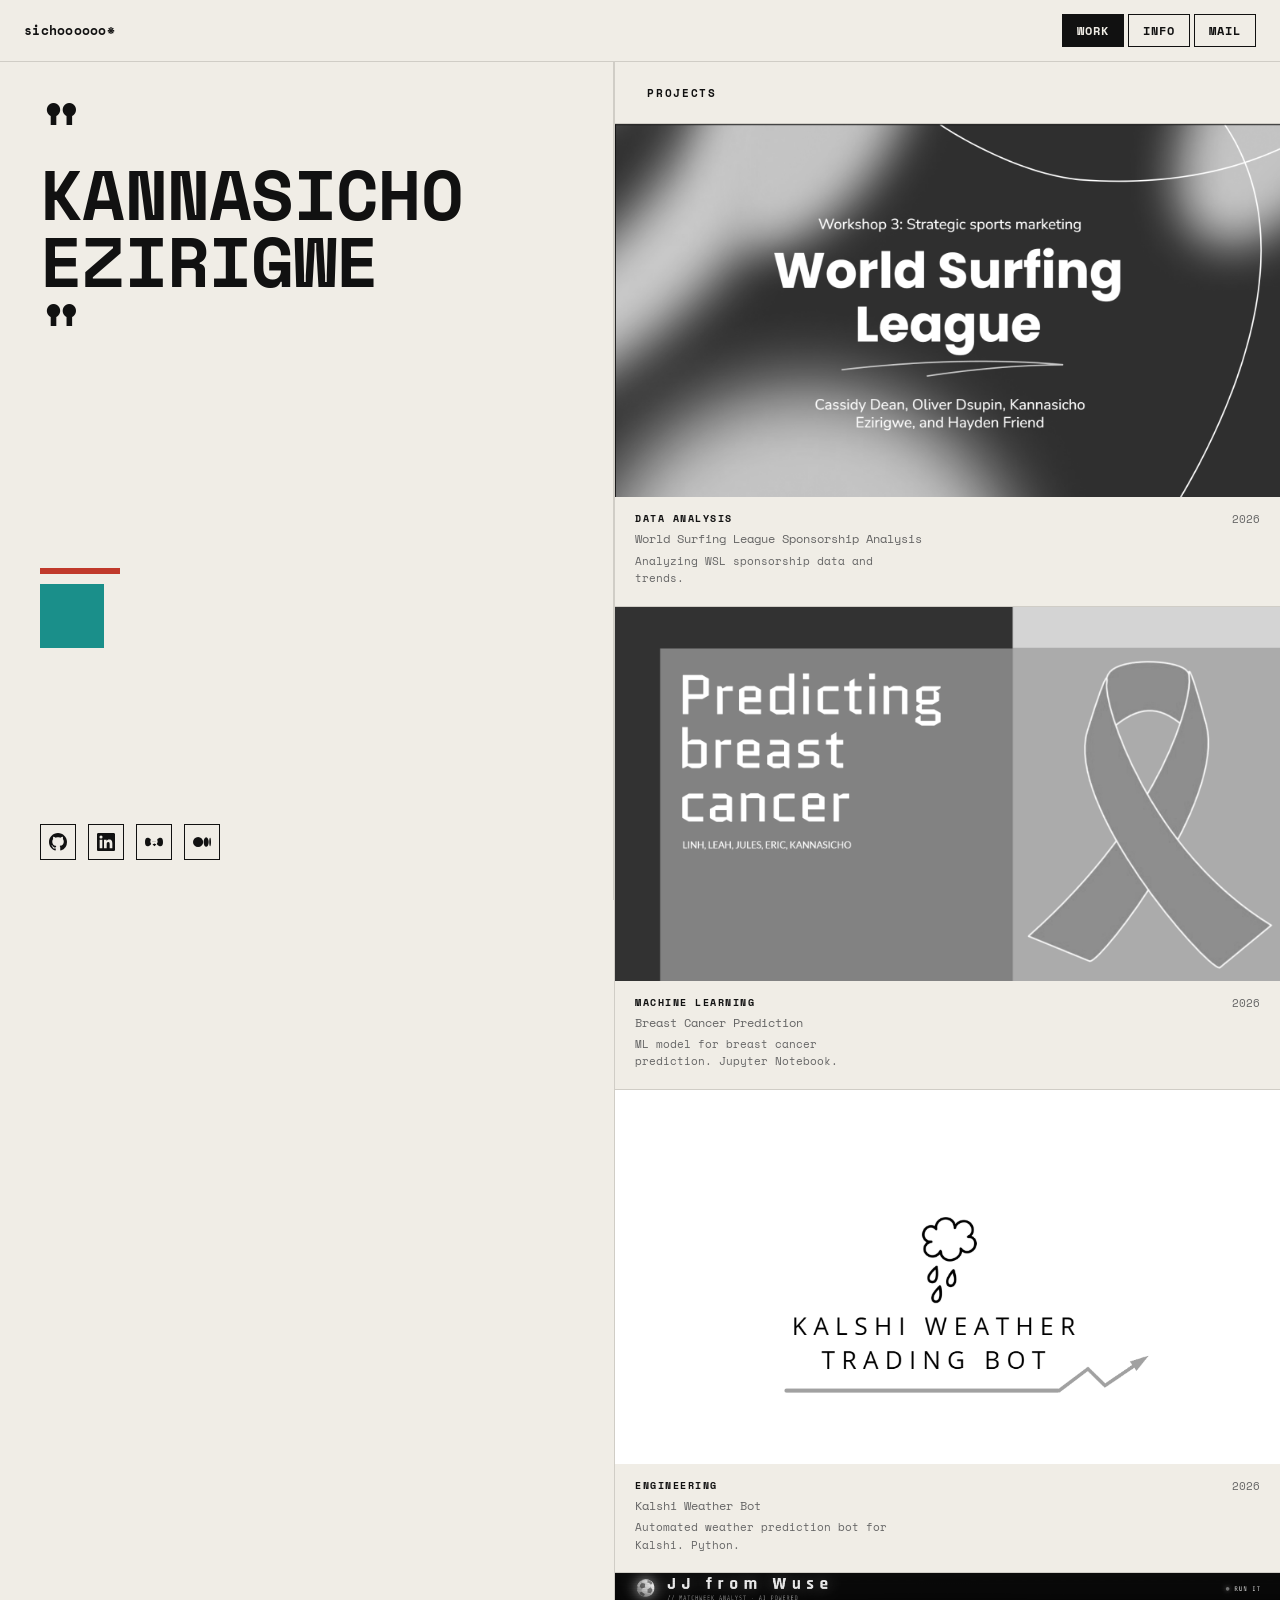
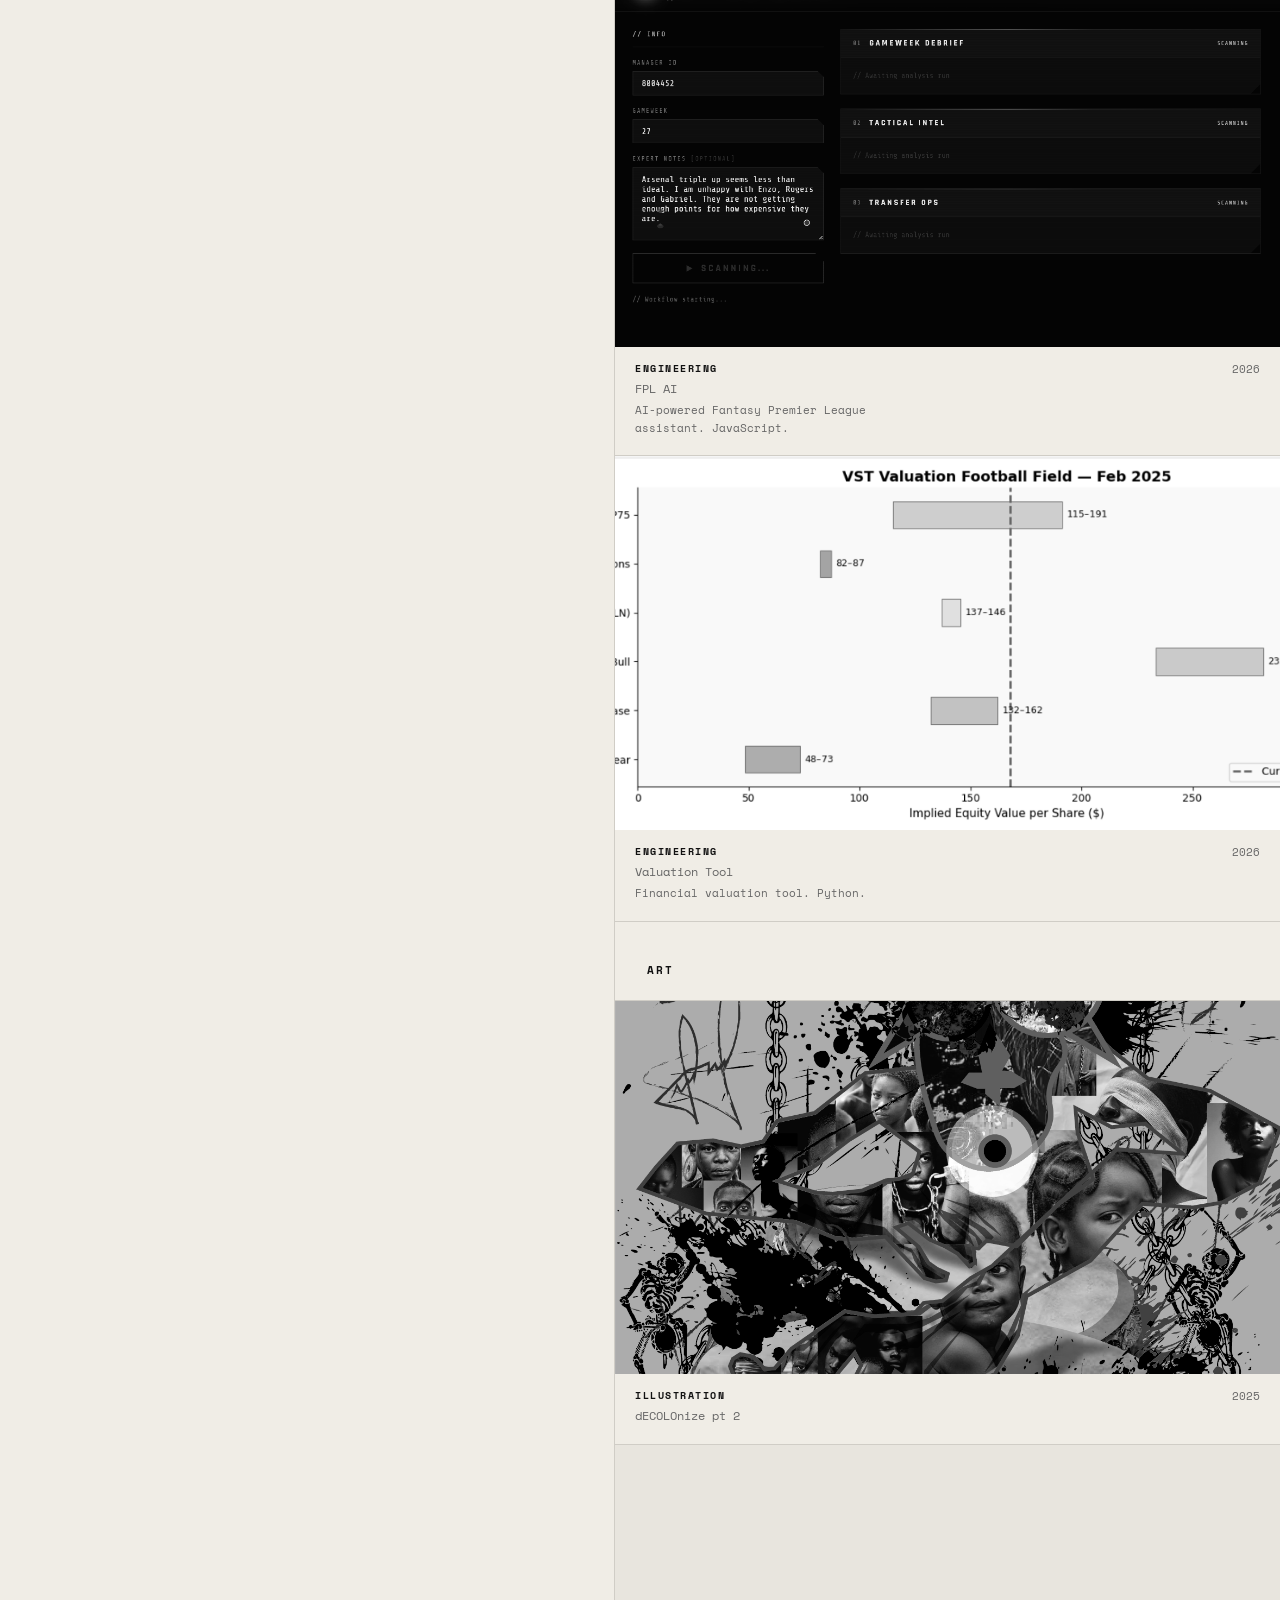
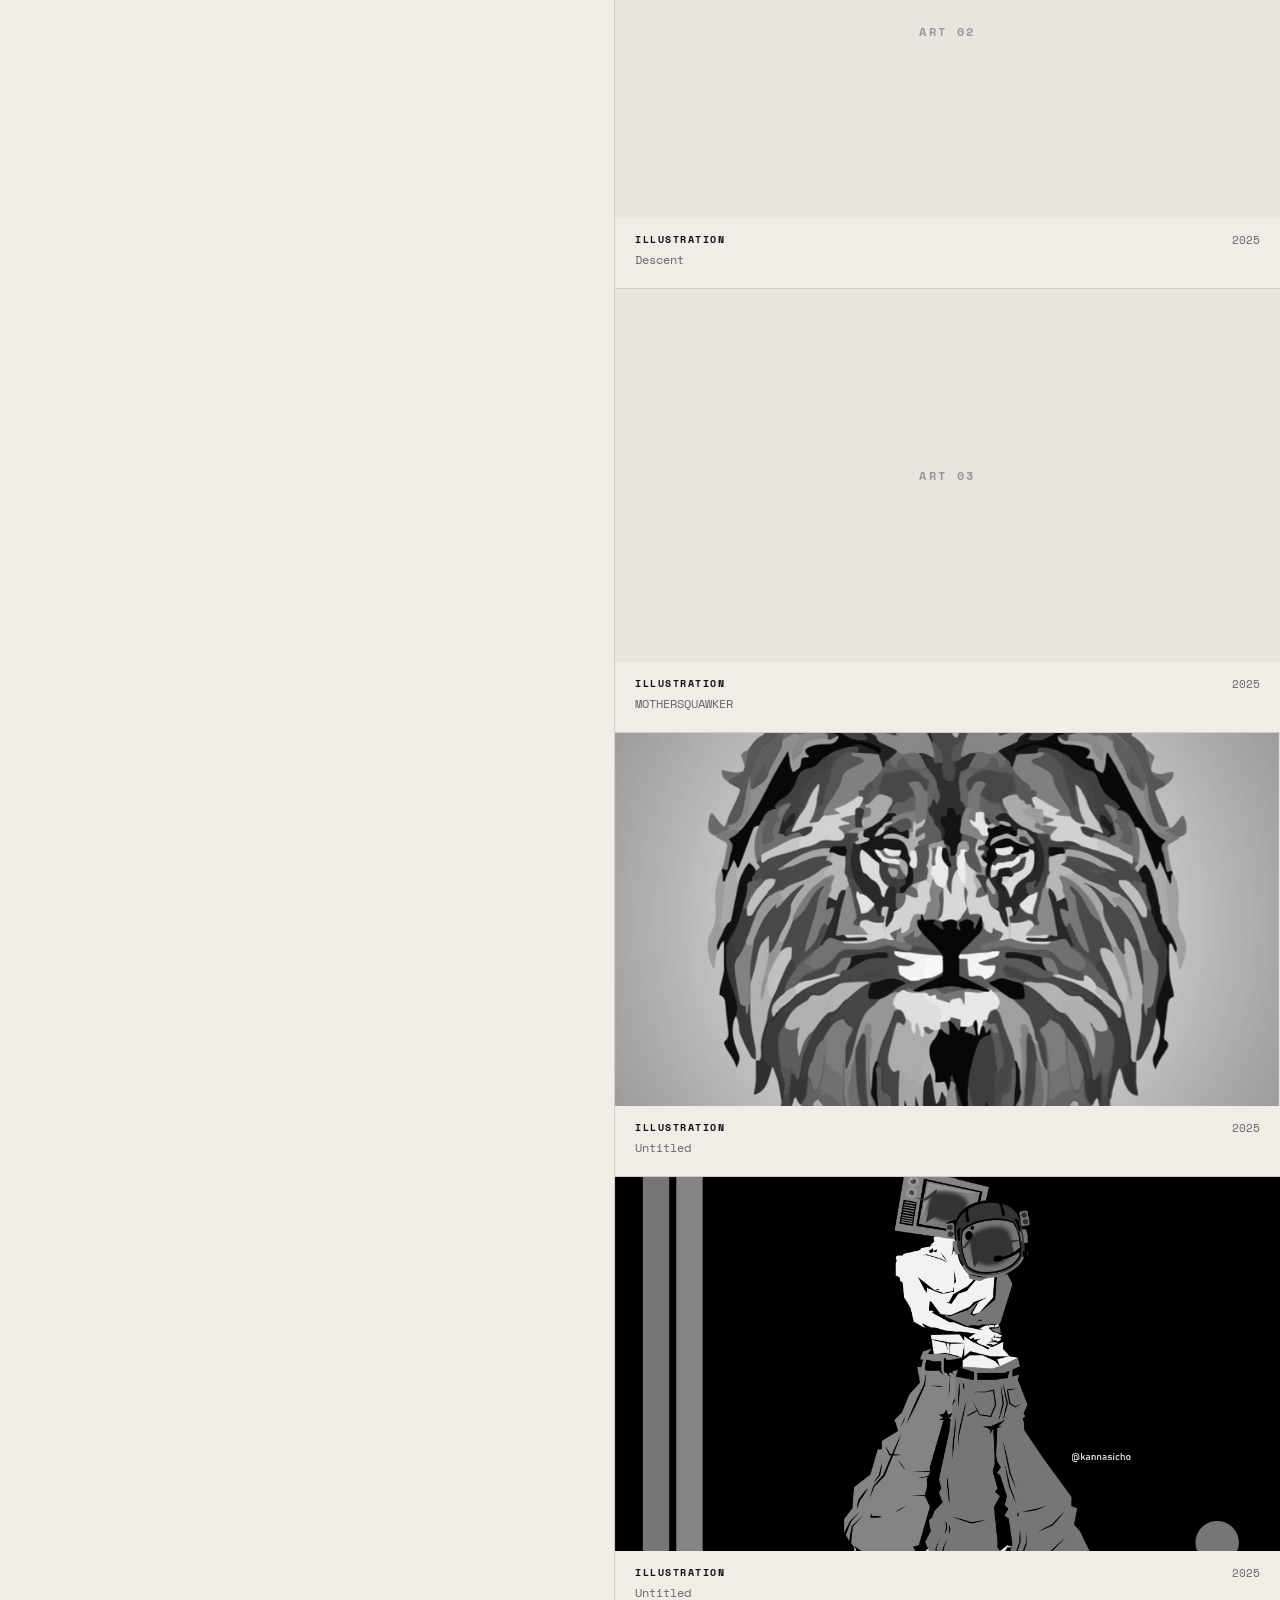
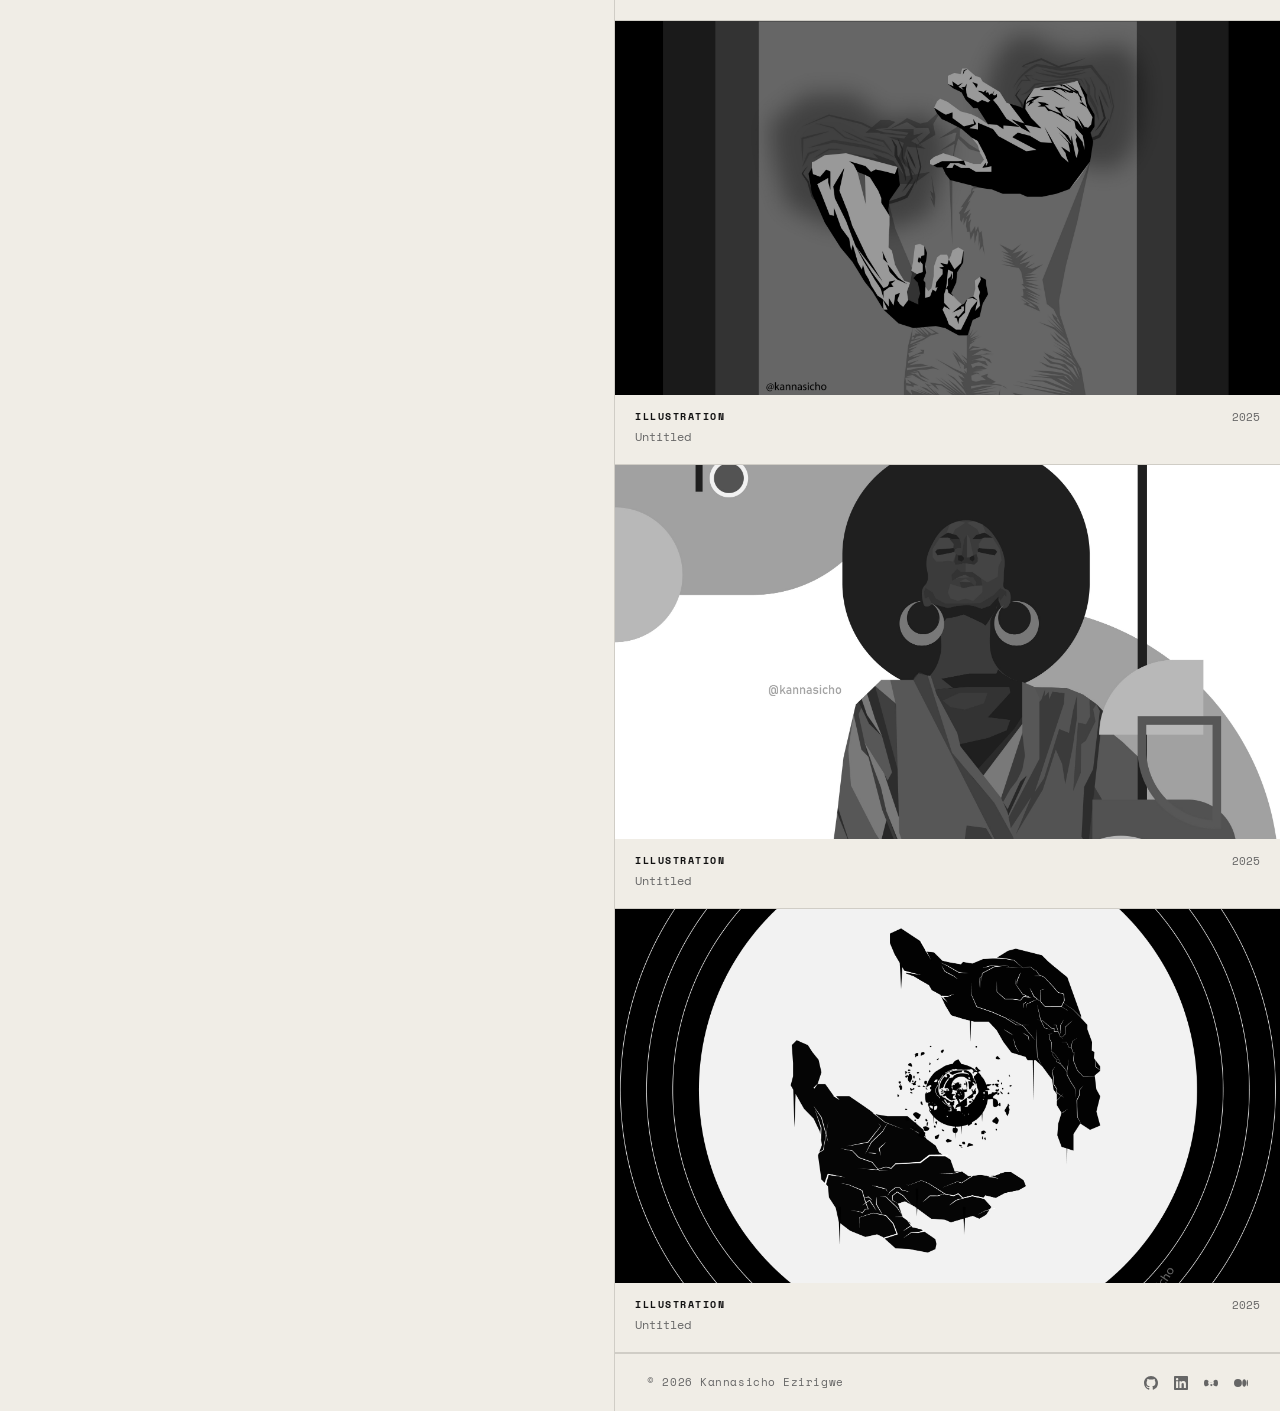
==== work.html @ f7c3d044 "Initial commit — Kanna personal portfolio website" ====
<!DOCTYPE html>
<html lang="en">
<head>
  <meta charset="UTF-8" />
  <meta name="viewport" content="width=device-width, initial-scale=1.0" />
  <title>Kannasicho Ezirigwe — Portfolio</title>
  <link rel="stylesheet" href="css/style.css" />
  <link rel="preconnect" href="https://fonts.googleapis.com" />
  <link href="https://fonts.googleapis.com/css2?family=Space+Mono:wght@400;700&display=swap" rel="stylesheet" />
</head>
<body>

  <!-- ═══════════════════════════════ NAV ═══════════════════════════════ -->
  <nav class="navbar">
    <a href="index.html" class="nav-logo">sichoooooo*</a>
    <div class="nav-links">
      <a href="work.html" class="active">WORK</a>
      <a href="info.html">INFO</a>
      <a href="mailto:kayezirigwe@gmail.com">MAIL</a>
    </div>
  </nav>

  <!-- ══════════════════════════════ LAYOUT ════════════════════════════ -->
  <div class="layout">

    <!-- LEFT — fixed panel -->
    <aside class="panel-left">
      <div class="name-block">
        <h1>
          <span>"</span>
          <span>Kannasicho</span>
          <span>Ezirigwe</span>
          <span>"</span>
        </h1>
      </div>
      <div class="left-deco">
        <div class="deco-bar"></div>
        <div class="deco-square"></div>
      </div>
      <div class="social-links">
        <a href="https://github.com/kannaaaaaaaaaa" target="_blank" aria-label="GitHub">
          <svg width="18" height="18" viewBox="0 0 24 24" fill="currentColor"><path d="M12 0C5.37 0 0 5.37 0 12c0 5.31 3.435 9.795 8.205 11.385.6.105.825-.255.825-.57 0-.285-.015-1.23-.015-2.235-3.015.555-3.795-.735-4.035-1.41-.135-.345-.72-1.41-1.23-1.695-.42-.225-1.02-.78-.015-.795.945-.015 1.62.87 1.845 1.23 1.08 1.815 2.805 1.305 3.495.99.105-.78.42-1.305.765-1.605-2.67-.3-5.46-1.335-5.46-5.925 0-1.305.465-2.385 1.23-3.225-.12-.3-.54-1.53.12-3.18 0 0 1.005-.315 3.3 1.23.96-.27 1.98-.405 3-.405s2.04.135 3 .405c2.295-1.56 3.3-1.23 3.3-1.23.66 1.65.24 2.88.12 3.18.765.84 1.23 1.905 1.23 3.225 0 4.605-2.805 5.625-5.475 5.925.435.375.81 1.095.81 2.22 0 1.605-.015 2.895-.015 3.3 0 .315.225.69.825.57A12.02 12.02 0 0024 12c0-6.63-5.37-12-12-12z"/></svg>
        </a>
        <a href="https://linkedin.com/in/kannasicho-ezirigwe-a57425257" target="_blank" aria-label="LinkedIn">
          <svg width="18" height="18" viewBox="0 0 24 24" fill="currentColor"><path d="M20.447 20.452h-3.554v-5.569c0-1.328-.027-3.037-1.852-3.037-1.853 0-2.136 1.445-2.136 2.939v5.667H9.351V9h3.414v1.561h.046c.477-.9 1.637-1.85 3.37-1.85 3.601 0 4.267 2.37 4.267 5.455v6.286zM5.337 7.433a2.062 2.062 0 01-2.063-2.065 2.064 2.064 0 112.063 2.065zm1.782 13.019H3.555V9h3.564v11.452zM22.225 0H1.771C.792 0 0 .774 0 1.729v20.542C0 23.227.792 24 1.771 24h20.451C23.2 24 24 23.227 24 22.271V1.729C24 .774 23.2 0 22.222 0h.003z"/></svg>
        </a>
        <a href="https://letterboxd.com/kannasicho" target="_blank" aria-label="Letterboxd">
          <svg width="18" height="18" viewBox="0 0 24 24" fill="currentColor"><path d="M8.224 14.352a4.773 4.773 0 01-1.09-3.036c0-.907.253-1.756.693-2.481a6.391 6.391 0 00-.397-.555C6.314 7.003 4.88 6.272 3.528 6.272c-2.318 0-3.528 1.9-3.528 5.728s1.21 5.728 3.528 5.728c1.352 0 2.786-.731 3.902-2.008.131-.147.254-.3.372-.457l.422-.911zm1.776.81c.762.998 1.648 1.836 2.588 2.384a7.387 7.387 0 002.588-2.384 5.826 5.826 0 01-2.588-1.263 5.826 5.826 0 01-2.588 1.263zM12 10.838a5.826 5.826 0 012.588 1.263A5.826 5.826 0 0112 10.838zm0 0a5.826 5.826 0 00-2.588 1.263A5.826 5.826 0 0012 10.838zm3.776 3.514l.422.911c.118.157.241.31.372.457 1.116 1.277 2.55 2.008 3.902 2.008 2.318 0 3.528-1.9 3.528-5.728s-1.21-5.728-3.528-5.728c-1.352 0-2.786.731-3.902 2.008-.14.16-.272.33-.397.555.44.725.693 1.574.693 2.481a4.773 4.773 0 01-1.09 3.036z"/></svg>
        </a>
        <a href="https://medium.com/@kannasicho" target="_blank" aria-label="Medium">
          <svg width="18" height="18" viewBox="0 0 24 24" fill="currentColor"><path d="M13.54 12a6.8 6.8 0 01-6.77 6.82A6.8 6.8 0 010 12a6.8 6.8 0 016.77-6.82A6.8 6.8 0 0113.54 12zm7.42 0c0 3.54-1.51 6.42-3.38 6.42-1.87 0-3.39-2.88-3.39-6.42s1.52-6.42 3.39-6.42 3.38 2.88 3.38 6.42M24 12c0 3.17-.53 5.75-1.19 5.75-.66 0-1.19-2.58-1.19-5.75s.53-5.75 1.19-5.75C23.47 6.25 24 8.83 24 12z"/></svg>
        </a>
      </div>
    </aside>

    <!-- RIGHT — scrollable content -->
    <main class="panel-right">

      <!-- ── TECHNICAL PROJECTS ── -->
      <section id="projects" class="work-section">
        <h2 class="section-heading">PROJECTS</h2>
        <div class="work-grid">

          <article class="work-card">
            <a href="https://github.com/kannaaaaaaaaaa/World-Surfing-League-Sponsorship-Analysis" target="_blank">
              <div class="card-image">
                <img src="assets/images/projects/wsl-analysis.png" alt="World Surfing League Sponsorship Analysis"
                     onerror="this.parentElement.classList.add('no-image')" />
                <div class="placeholder-text">PROJECT 01</div>
              </div>
            </a>
            <div class="card-meta">
              <div>
                <p class="card-category">DATA ANALYSIS</p>
                <p class="card-title">World Surfing League Sponsorship Analysis</p>
                <p class="card-desc">Analyzing WSL sponsorship data and trends.</p>
              </div>
              <span class="card-year">2026</span>
            </div>
          </article>

          <article class="work-card">
            <a href="https://github.com/kannaaaaaaaaaa/Breast-Cancer-Prediction" target="_blank">
              <div class="card-image">
                <img src="assets/images/projects/breast-cancer-prediction.png" alt="Breast Cancer Prediction"
                     onerror="this.parentElement.classList.add('no-image')" />
                <div class="placeholder-text">PROJECT 02</div>
              </div>
            </a>
            <div class="card-meta">
              <div>
                <p class="card-category">MACHINE LEARNING</p>
                <p class="card-title">Breast Cancer Prediction</p>
                <p class="card-desc">ML model for breast cancer prediction. Jupyter Notebook.</p>
              </div>
              <span class="card-year">2026</span>
            </div>
          </article>

          <article class="work-card">
            <a href="https://github.com/kannaaaaaaaaaa/kalshi-weather-bot" target="_blank">
              <div class="card-image">
                <img src="assets/images/projects/kalshi-traditing bot.png" alt="Kalshi Weather Bot"
                     onerror="this.parentElement.classList.add('no-image')" />
                <div class="placeholder-text">PROJECT 03</div>
              </div>
            </a>
            <div class="card-meta">
              <div>
                <p class="card-category">ENGINEERING</p>
                <p class="card-title">Kalshi Weather Bot</p>
                <p class="card-desc">Automated weather prediction bot for Kalshi. Python.</p>
              </div>
              <span class="card-year">2026</span>
            </div>
          </article>

          <article class="work-card">
            <a href="https://github.com/kannaaaaaaaaaa/FPL-AI" target="_blank">
              <div class="card-image">
                <img src="assets/images/projects/FPL assistant.png" alt="FPL AI"
                     onerror="this.parentElement.classList.add('no-image')" />
                <div class="placeholder-text">PROJECT 04</div>
              </div>
            </a>
            <div class="card-meta">
              <div>
                <p class="card-category">ENGINEERING</p>
                <p class="card-title">FPL AI</p>
                <p class="card-desc">AI-powered Fantasy Premier League assistant. JavaScript.</p>
              </div>
              <span class="card-year">2026</span>
            </div>
          </article>

          <article class="work-card">
            <a href="https://github.com/kannaaaaaaaaaa/Valuation-tool" target="_blank">
              <div class="card-image">
                <img src="assets/images/projects/valuation tool.png" alt="Valuation Tool"
                     onerror="this.parentElement.classList.add('no-image')" />
                <div class="placeholder-text">PROJECT 05</div>
              </div>
            </a>
            <div class="card-meta">
              <div>
                <p class="card-category">ENGINEERING</p>
                <p class="card-title">Valuation Tool</p>
                <p class="card-desc">Financial valuation tool. Python.</p>
              </div>
              <span class="card-year">2026</span>
            </div>
          </article>

        </div>
      </section>

      <!-- ── ART ── -->
      <section id="art" class="work-section">
        <h2 class="section-heading">ART</h2>
        <div class="work-grid">

          <article class="work-card">
            <div class="card-image lightbox-trigger" data-src="assets/images/art/dECOLOnize pt 2.png">
              <img src="assets/images/art/dECOLOnize pt 2.png" alt="dECOLOnize pt 2"
                   onerror="this.parentElement.classList.add('no-image')" />
              <div class="placeholder-text">ART 01</div>
            </div>
            <div class="card-meta">
              <div>
                <p class="card-category">ILLUSTRATION</p>
                <p class="card-title">dECOLOnize pt 2</p>
              </div>
              <span class="card-year">2025</span>
            </div>
          </article>

          <article class="work-card">
            <div class="card-image lightbox-trigger" data-src="assets/images/art/Descent.png">
              <img src="assets/images/art/Descent.png" alt="Descent"
                   onerror="this.parentElement.classList.add('no-image')" />
              <div class="placeholder-text">ART 02</div>
            </div>
            <div class="card-meta">
              <div>
                <p class="card-category">ILLUSTRATION</p>
                <p class="card-title">Descent</p>
              </div>
              <span class="card-year">2025</span>
            </div>
          </article>

          <article class="work-card">
            <div class="card-image lightbox-trigger" data-src="assets/images/art/MOTHERSQUAWKER_Original.PNG">
              <img src="assets/images/art/MOTHERSQUAWKER_Original.PNG" alt="MOTHERSQUAWKER"
                   onerror="this.parentElement.classList.add('no-image')" />
              <div class="placeholder-text">ART 03</div>
            </div>
            <div class="card-meta">
              <div>
                <p class="card-category">ILLUSTRATION</p>
                <p class="card-title">MOTHERSQUAWKER</p>
              </div>
              <span class="card-year">2025</span>
            </div>
          </article>

          <article class="work-card">
            <div class="card-image lightbox-trigger" data-src="assets/images/art/IMG_7674.JPG">
              <img src="assets/images/art/IMG_7674.JPG" alt="Art piece"
                   onerror="this.parentElement.classList.add('no-image')" />
              <div class="placeholder-text">ART 04</div>
            </div>
            <div class="card-meta">
              <div>
                <p class="card-category">ILLUSTRATION</p>
                <p class="card-title">Untitled</p>
              </div>
              <span class="card-year">2025</span>
            </div>
          </article>

          <article class="work-card">
            <div class="card-image lightbox-trigger" data-src="assets/images/art/IMG_4817.PNG">
              <img src="assets/images/art/IMG_4817.PNG" alt="Art piece"
                   onerror="this.parentElement.classList.add('no-image')" />
              <div class="placeholder-text">ART 05</div>
            </div>
            <div class="card-meta">
              <div>
                <p class="card-category">ILLUSTRATION</p>
                <p class="card-title">Untitled</p>
              </div>
              <span class="card-year">2025</span>
            </div>
          </article>

          <article class="work-card">
            <div class="card-image lightbox-trigger" data-src="assets/images/art/IMG_4679.PNG">
              <img src="assets/images/art/IMG_4679.PNG" alt="Art piece"
                   onerror="this.parentElement.classList.add('no-image')" />
              <div class="placeholder-text">ART 06</div>
            </div>
            <div class="card-meta">
              <div>
                <p class="card-category">ILLUSTRATION</p>
                <p class="card-title">Untitled</p>
              </div>
              <span class="card-year">2025</span>
            </div>
          </article>

          <article class="work-card">
            <div class="card-image lightbox-trigger" data-src="assets/images/art/IMG_4492.PNG">
              <img src="assets/images/art/IMG_4492.PNG" alt="Art piece"
                   onerror="this.parentElement.classList.add('no-image')" />
              <div class="placeholder-text">ART 07</div>
            </div>
            <div class="card-meta">
              <div>
                <p class="card-category">ILLUSTRATION</p>
                <p class="card-title">Untitled</p>
              </div>
              <span class="card-year">2025</span>
            </div>
          </article>

          <article class="work-card">
            <div class="card-image lightbox-trigger" data-src="assets/images/art/IMG_4475.PNG">
              <img src="assets/images/art/IMG_4475.PNG" alt="Art piece"
                   onerror="this.parentElement.classList.add('no-image')" />
              <div class="placeholder-text">ART 08</div>
            </div>
            <div class="card-meta">
              <div>
                <p class="card-category">ILLUSTRATION</p>
                <p class="card-title">Untitled</p>
              </div>
              <span class="card-year">2025</span>
            </div>
          </article>

        </div>
      </section>

      <!-- FOOTER -->
      <footer class="site-footer">
        <span>© 2026 Kannasicho Ezirigwe</span>
        <div class="footer-links">
          <a href="https://github.com/kannaaaaaaaaaa" target="_blank" aria-label="GitHub">
            <svg width="14" height="14" viewBox="0 0 24 24" fill="currentColor"><path d="M12 0C5.37 0 0 5.37 0 12c0 5.31 3.435 9.795 8.205 11.385.6.105.825-.255.825-.57 0-.285-.015-1.23-.015-2.235-3.015.555-3.795-.735-4.035-1.41-.135-.345-.72-1.41-1.23-1.695-.42-.225-1.02-.78-.015-.795.945-.015 1.62.87 1.845 1.23 1.08 1.815 2.805 1.305 3.495.99.105-.78.42-1.305.765-1.605-2.67-.3-5.46-1.335-5.46-5.925 0-1.305.465-2.385 1.23-3.225-.12-.3-.54-1.53.12-3.18 0 0 1.005-.315 3.3 1.23.96-.27 1.98-.405 3-.405s2.04.135 3 .405c2.295-1.56 3.3-1.23 3.3-1.23.66 1.65.24 2.88.12 3.18.765.84 1.23 1.905 1.23 3.225 0 4.605-2.805 5.625-5.475 5.925.435.375.81 1.095.81 2.22 0 1.605-.015 2.895-.015 3.3 0 .315.225.69.825.57A12.02 12.02 0 0024 12c0-6.63-5.37-12-12-12z"/></svg>
          </a>
          <a href="https://linkedin.com/in/kannasicho-ezirigwe-a57425257" target="_blank" aria-label="LinkedIn">
            <svg width="14" height="14" viewBox="0 0 24 24" fill="currentColor"><path d="M20.447 20.452h-3.554v-5.569c0-1.328-.027-3.037-1.852-3.037-1.853 0-2.136 1.445-2.136 2.939v5.667H9.351V9h3.414v1.561h.046c.477-.9 1.637-1.85 3.37-1.85 3.601 0 4.267 2.37 4.267 5.455v6.286zM5.337 7.433a2.062 2.062 0 01-2.063-2.065 2.064 2.064 0 112.063 2.065zm1.782 13.019H3.555V9h3.564v11.452zM22.225 0H1.771C.792 0 0 .774 0 1.729v20.542C0 23.227.792 24 1.771 24h20.451C23.2 24 24 23.227 24 22.271V1.729C24 .774 23.2 0 22.222 0h.003z"/></svg>
          </a>
          <a href="https://letterboxd.com/kannasicho" target="_blank" aria-label="Letterboxd">
            <svg width="14" height="14" viewBox="0 0 24 24" fill="currentColor"><path d="M8.224 14.352a4.773 4.773 0 01-1.09-3.036c0-.907.253-1.756.693-2.481a6.391 6.391 0 00-.397-.555C6.314 7.003 4.88 6.272 3.528 6.272c-2.318 0-3.528 1.9-3.528 5.728s1.21 5.728 3.528 5.728c1.352 0 2.786-.731 3.902-2.008.131-.147.254-.3.372-.457l.422-.911zm1.776.81c.762.998 1.648 1.836 2.588 2.384a7.387 7.387 0 002.588-2.384 5.826 5.826 0 01-2.588-1.263 5.826 5.826 0 01-2.588 1.263zM12 10.838a5.826 5.826 0 012.588 1.263A5.826 5.826 0 0112 10.838zm0 0a5.826 5.826 0 00-2.588 1.263A5.826 5.826 0 0012 10.838zm3.776 3.514l.422.911c.118.157.241.31.372.457 1.116 1.277 2.55 2.008 3.902 2.008 2.318 0 3.528-1.9 3.528-5.728s-1.21-5.728-3.528-5.728c-1.352 0-2.786.731-3.902 2.008-.14.16-.272.33-.397.555.44.725.693 1.574.693 2.481a4.773 4.773 0 01-1.09 3.036z"/></svg>
          </a>
          <a href="https://medium.com/@kannasicho" target="_blank" aria-label="Medium">
            <svg width="14" height="14" viewBox="0 0 24 24" fill="currentColor"><path d="M13.54 12a6.8 6.8 0 01-6.77 6.82A6.8 6.8 0 010 12a6.8 6.8 0 016.77-6.82A6.8 6.8 0 0113.54 12zm7.42 0c0 3.54-1.51 6.42-3.38 6.42-1.87 0-3.39-2.88-3.39-6.42s1.52-6.42 3.39-6.42 3.38 2.88 3.38 6.42M24 12c0 3.17-.53 5.75-1.19 5.75-.66 0-1.19-2.58-1.19-5.75s.53-5.75 1.19-5.75C23.47 6.25 24 8.83 24 12z"/></svg>
          </a>
        </div>
      </footer>

    </main>
  </div>

  <!-- ═══════════════ LIGHTBOX OVERLAY ═══════════════ -->
  <div class="lightbox-overlay" id="lightbox">
    <button class="lightbox-close" aria-label="Close">&times;</button>
    <img class="lightbox-img" id="lightbox-img" src="" alt="" />
  </div>

  <script src="js/main.js"></script>
</body>
</html>
---- css/style.css ----
/* ═══════════════════════════════════════════════
   KANNA PERSONAL WEBSITE — style.css
   ═══════════════════════════════════════════════ */

/* ── RESET & BASE ── */
*, *::before, *::after {
  box-sizing: border-box;
  margin: 0;
  padding: 0;
}

:root {
  --cream:   #f0ede6;
  --black:   #111111;
  --red:     #c0392b;
  --teal:    #1a8f8a;
  --gray:    #666666;
  --border:  #d0cdc6;
  --font:    'Space Mono', 'Courier New', monospace;
}

html, body {
  height: 100%;
  font-family: var(--font);
  background-color: var(--cream);
  color: var(--black);
  font-size: 14px;
  line-height: 1.6;
}

a {
  color: inherit;
  text-decoration: none;
}

img {
  display: block;
  width: 100%;
  height: 100%;
  object-fit: cover;
}


/* ── NAVBAR ── */
.navbar {
  position: fixed;
  top: 0;
  left: 0;
  right: 0;
  z-index: 100;
  display: flex;
  justify-content: space-between;
  align-items: center;
  padding: 14px 24px;
  background: var(--cream);
  border-bottom: 1px solid var(--border);
}

.nav-logo {
  font-size: 13px;
  font-weight: 700;
  letter-spacing: 0.02em;
}

.nav-links {
  display: flex;
  gap: 4px;
}

.nav-links a {
  font-size: 12px;
  font-weight: 700;
  letter-spacing: 0.08em;
  padding: 6px 14px;
  border: 1px solid var(--black);
  transition: background 0.15s, color 0.15s;
}

.nav-links a:hover,
.nav-links a.active {
  background: var(--black);
  color: var(--cream);
}


/* ── LAYOUT — split fixed/scroll ── */
.layout {
  display: flex;
  padding-top: 45px; /* navbar height */
  min-height: calc(100vh - 45px);
}

/* LEFT PANEL — fixed */
.panel-left {
  position: fixed;
  top: 45px;
  left: 0;
  width: 48%;
  height: calc(100vh - 45px);
  background: var(--cream);
  border-right: 1px solid var(--border);
  display: flex;
  flex-direction: column;
  justify-content: space-between;
  padding: 48px 40px 40px;
  overflow: hidden;
}

/* Name — big bold stacked */
.name-block h1 {
  font-size: clamp(2.8rem, 5.5vw, 5.2rem);
  font-weight: 700;
  line-height: 0.95;
  letter-spacing: -0.01em;
  text-transform: uppercase;
}

.name-block h1 span {
  display: block;
}

/* Decorative elements (red bar + teal square) */
.left-deco {
  display: flex;
  flex-direction: column;
  gap: 10px;
  margin-top: 32px;
}

.deco-bar {
  width: 80px;
  height: 6px;
  background: var(--red);
}

.deco-square {
  width: 64px;
  height: 64px;
  background: var(--teal);
}

/* Social links at the bottom of the left panel */
.social-links {
  display: flex;
  gap: 12px;
}

.social-links a {
  display: flex;
  align-items: center;
  justify-content: center;
  width: 36px;
  height: 36px;
  border: 1px solid var(--black);
  transition: background 0.15s, color 0.15s;
}

.social-links a:hover {
  background: var(--black);
  color: var(--cream);
}

.social-links a svg {
  display: block;
}


/* RIGHT PANEL — scrollable */
.panel-right {
  margin-left: 48%;
  width: 52%;
  min-height: calc(100vh - 45px);
  border-left: 1px solid var(--border);
}


/* ── WORK GRID ── */
.work-grid {
  display: flex;
  flex-direction: column;
}

.work-section {
  padding: 40px 0 0;
}

.section-heading {
  font-size: 11px;
  font-weight: 700;
  letter-spacing: 0.15em;
  padding: 0 32px 20px;
  border-bottom: 1px solid var(--border);
}

/* Work card */
.work-card {
  border-bottom: 1px solid var(--border);
}

.work-card a {
  display: block;
}

/* Image container — grayscale default, color on hover */
.card-image {
  position: relative;
  width: 100%;
  aspect-ratio: 16 / 9;
  overflow: hidden;
  background: #cccccc;
}

.card-image img {
  filter: grayscale(100%);
  transition: filter 0.4s ease;
}

.card-image:hover img {
  filter: grayscale(0%);
}

/* Placeholder shown when image is missing */
.card-image .placeholder-text {
  position: absolute;
  inset: 0;
  display: flex;
  align-items: center;
  justify-content: center;
  font-size: 12px;
  font-weight: 700;
  letter-spacing: 0.2em;
  color: #999;
  background: #e8e5de;
  opacity: 0;
  pointer-events: none;
}

.card-image.no-image img {
  display: none;
}

.card-image.no-image .placeholder-text {
  opacity: 1;
}

/* Card metadata row */
.card-meta {
  display: flex;
  justify-content: space-between;
  align-items: flex-start;
  padding: 14px 20px 18px;
  gap: 12px;
}

.card-category {
  font-size: 10px;
  font-weight: 700;
  letter-spacing: 0.15em;
  margin-bottom: 2px;
}

.card-title {
  font-size: 12px;
  color: var(--gray);
  font-weight: 400;
}

.card-desc {
  font-size: 11px;
  color: var(--gray);
  margin-top: 4px;
  max-width: 36ch;
}

.card-year {
  font-size: 11px;
  color: var(--gray);
  white-space: nowrap;
  flex-shrink: 0;
}


/* ── SERVICES (index) ── */
.services {
  display: grid;
  grid-template-columns: 1fr 1fr;
  border-top: 1px solid var(--border);
}

.service-item {
  padding: 28px 24px;
  border-right: 1px solid var(--border);
  border-bottom: 1px solid var(--border);
}

.service-item:nth-child(even) {
  border-right: none;
}

.service-item h3 {
  font-size: 13px;
  font-weight: 700;
  letter-spacing: 0.12em;
  margin-bottom: 8px;
}

.service-item p {
  font-size: 11px;
  color: var(--gray);
  text-transform: uppercase;
  letter-spacing: 0.04em;
}


/* ── CONTACT (index) ── */
.contact {
  padding: 40px 32px;
  border-top: 1px solid var(--border);
}

.contact h2 {
  font-size: 13px;
  font-weight: 700;
  letter-spacing: 0.15em;
  margin-bottom: 6px;
}

.contact-sub {
  font-size: 11px;
  color: var(--gray);
  text-transform: uppercase;
  letter-spacing: 0.05em;
  margin-bottom: 24px;
}

.contact-form {
  display: flex;
  flex-direction: column;
  gap: 12px;
}

.contact-form input,
.contact-form textarea {
  font-family: var(--font);
  font-size: 12px;
  padding: 14px 16px;
  border: 1px solid var(--black);
  background: transparent;
  color: var(--black);
  letter-spacing: 0.04em;
  resize: vertical;
  outline: none;
  transition: border-color 0.2s;
}

.contact-form input::placeholder,
.contact-form textarea::placeholder {
  color: var(--gray);
}

.contact-form input:focus,
.contact-form textarea:focus {
  border-color: var(--teal);
}

.contact-form button {
  font-family: var(--font);
  font-size: 12px;
  font-weight: 700;
  letter-spacing: 0.1em;
  padding: 14px 28px;
  background: var(--black);
  color: var(--cream);
  border: none;
  cursor: pointer;
  align-self: flex-start;
  transition: background 0.15s;
}

.contact-form button:hover {
  background: var(--teal);
}


/* ── WRITING LIST (work.html) ── */
.writing-list {
  display: flex;
  flex-direction: column;
}

.writing-card {
  border-bottom: 1px solid var(--border);
}

.writing-card a {
  display: block;
  padding: 24px 32px;
  transition: background 0.15s;
}

.writing-card a:hover {
  background: rgba(0,0,0,0.03);
}

.writing-meta {
  display: flex;
  justify-content: space-between;
  margin-bottom: 8px;
  font-size: 10px;
  font-weight: 700;
  letter-spacing: 0.15em;
  color: var(--gray);
}

.writing-title {
  font-size: 14px;
  font-weight: 700;
  margin-bottom: 6px;
  letter-spacing: 0.02em;
}

.writing-excerpt {
  font-size: 11px;
  color: var(--gray);
  line-height: 1.5;
}


/* ── INFO PAGE ── */
.info-photo {
  border-bottom: 1px solid var(--border);
}

.profile-photo {
  width: 100%;
  max-height: 480px;
  object-fit: cover;
  display: block;
}

.info-bio,
.info-now,
.info-skills {
  padding: 40px 32px;
  border-bottom: 1px solid var(--border);
}

.info-bio h2,
.info-now h2,
.info-skills h2,
.info-gallery h2 {
  font-size: 11px;
  font-weight: 700;
  letter-spacing: 0.15em;
  margin-bottom: 20px;
}

.info-bio p {
  font-size: 13px;
  line-height: 1.75;
  margin-bottom: 14px;
  max-width: 56ch;
}

.now-list {
  list-style: none;
  display: flex;
  flex-direction: column;
  gap: 10px;
}

.now-list li {
  font-size: 12px;
  display: flex;
  gap: 16px;
  align-items: baseline;
}

.now-label {
  font-weight: 700;
  letter-spacing: 0.1em;
  font-size: 10px;
  min-width: 80px;
  color: var(--gray);
}

.skills-grid {
  display: grid;
  grid-template-columns: repeat(3, 1fr);
  gap: 24px;
}

.skill-group h3 {
  font-size: 11px;
  font-weight: 700;
  letter-spacing: 0.12em;
  margin-bottom: 8px;
}

.skill-group p {
  font-size: 11px;
  color: var(--gray);
  line-height: 1.5;
}

/* IRL photo gallery */
.info-gallery {
  padding: 40px 32px;
  border-bottom: 1px solid var(--border);
}

.gallery-grid {
  display: grid;
  grid-template-columns: repeat(2, 1fr);
  gap: 8px;
}

.gallery-grid img {
  width: 100%;
  aspect-ratio: 4 / 3;
  object-fit: cover;
  display: block;
}


/* ── FOOTER ── */
.site-footer {
  display: flex;
  justify-content: space-between;
  align-items: center;
  padding: 20px 32px;
  border-top: 1px solid var(--border);
  font-size: 11px;
  color: var(--gray);
  letter-spacing: 0.05em;
}

.footer-links {
  display: flex;
  gap: 16px;
}

.footer-links a {
  display: inline-flex;
  align-items: center;
  justify-content: center;
  transition: color 0.15s;
}

.footer-links a:hover {
  color: var(--black);
}

.footer-links a svg {
  display: block;
}


/* ── RESPONSIVE — stack below 768px ── */
@media (max-width: 768px) {
  .panel-left {
    position: static;
    width: 100%;
    height: auto;
    border-right: none;
    border-bottom: 1px solid var(--border);
    padding: 32px 24px;
  }

  .panel-right {
    margin-left: 0;
    width: 100%;
  }

  .name-block h1 {
    font-size: clamp(2.4rem, 10vw, 4rem);
  }

  .services {
    grid-template-columns: 1fr;
  }

  .service-item {
    border-right: none;
  }

  .skills-grid {
    grid-template-columns: 1fr;
    gap: 16px;
  }

  .gallery-grid {
    grid-template-columns: 1fr;
  }
}


/* ── LIGHTBOX ── */
.lightbox-trigger {
  cursor: pointer;
}

.lightbox-overlay {
  position: fixed;
  inset: 0;
  z-index: 200;
  display: flex;
  align-items: center;
  justify-content: center;
  background: rgba(0, 0, 0, 0.9);
  opacity: 0;
  pointer-events: none;
  transition: opacity 0.3s ease;
}

.lightbox-overlay.active {
  opacity: 1;
  pointer-events: auto;
}

.lightbox-img {
  max-width: 90vw;
  max-height: 90vh;
  width: auto;
  height: auto;
  object-fit: contain;
  filter: none;
}

.lightbox-close {
  position: absolute;
  top: 20px;
  right: 28px;
  font-size: 36px;
  color: var(--cream);
  background: none;
  border: none;
  cursor: pointer;
  font-family: var(--font);
  line-height: 1;
  transition: color 0.15s;
}

.lightbox-close:hover {
  color: var(--red);
}
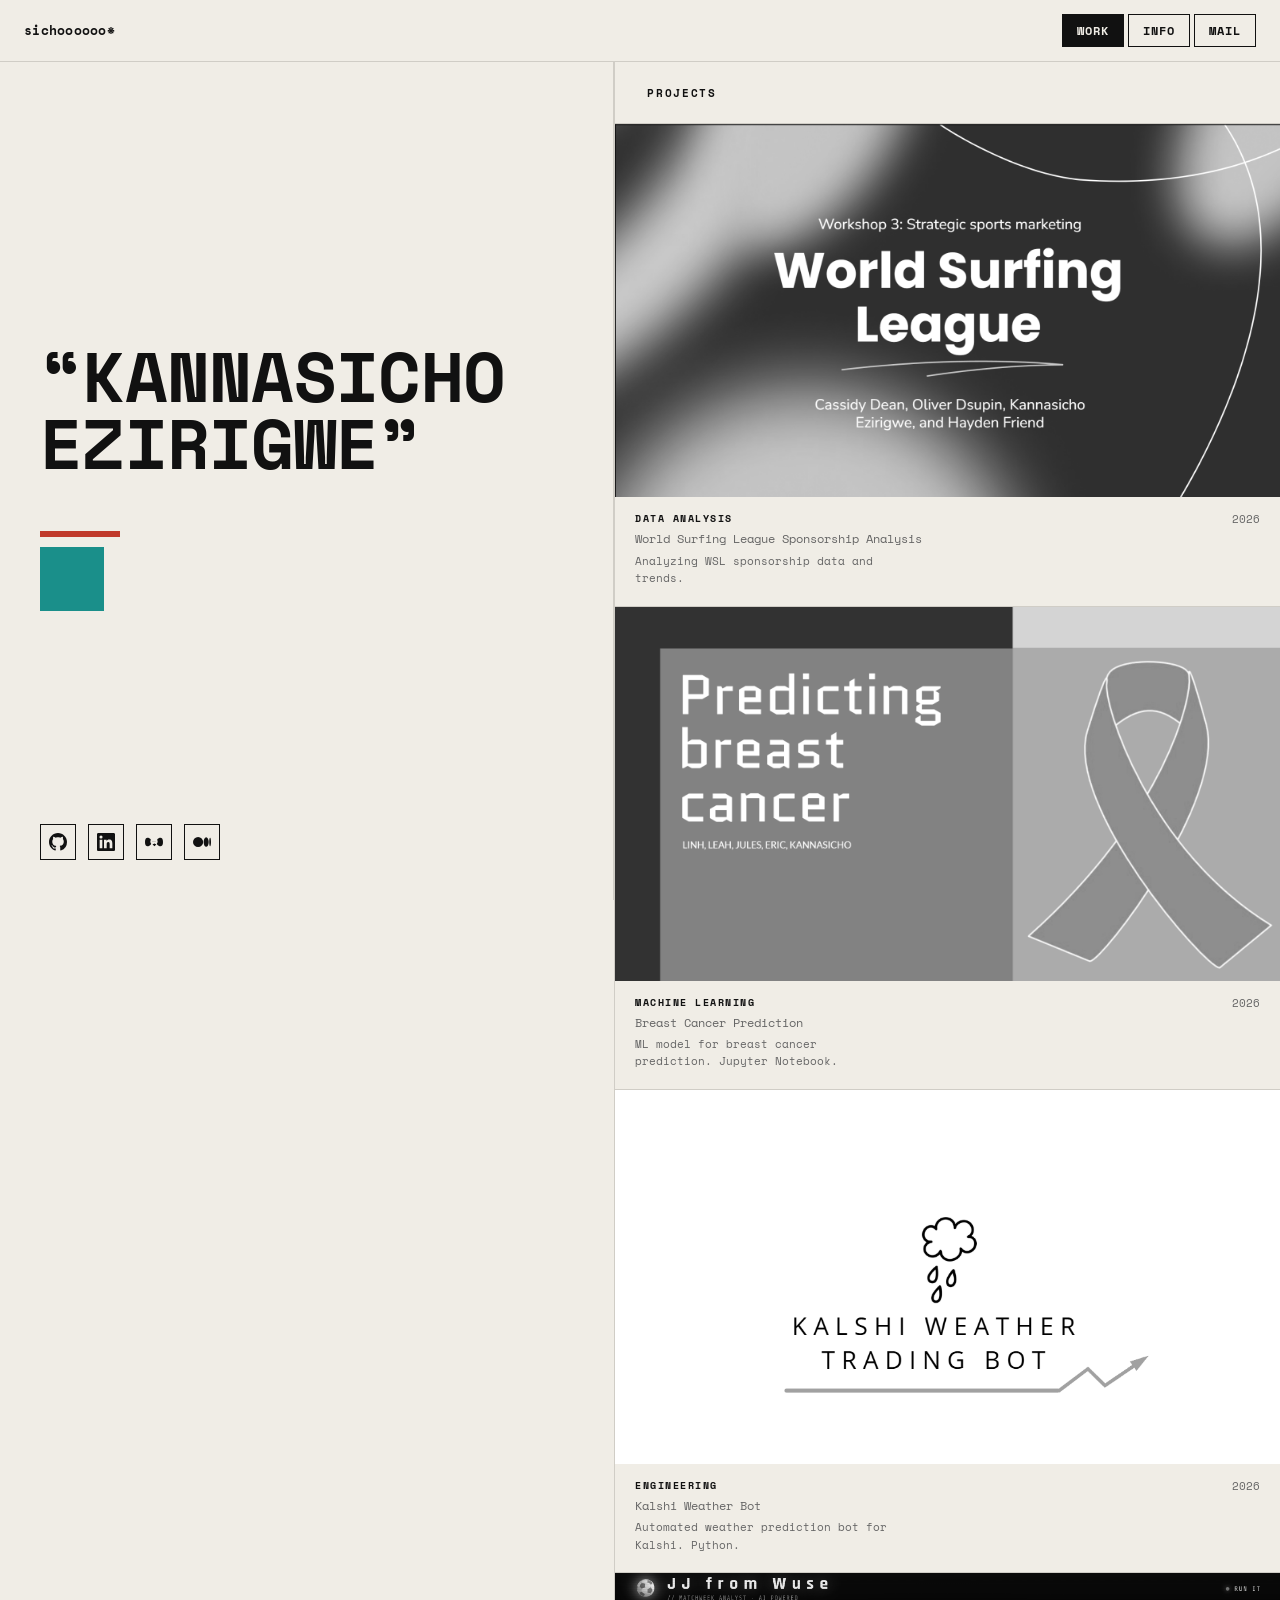
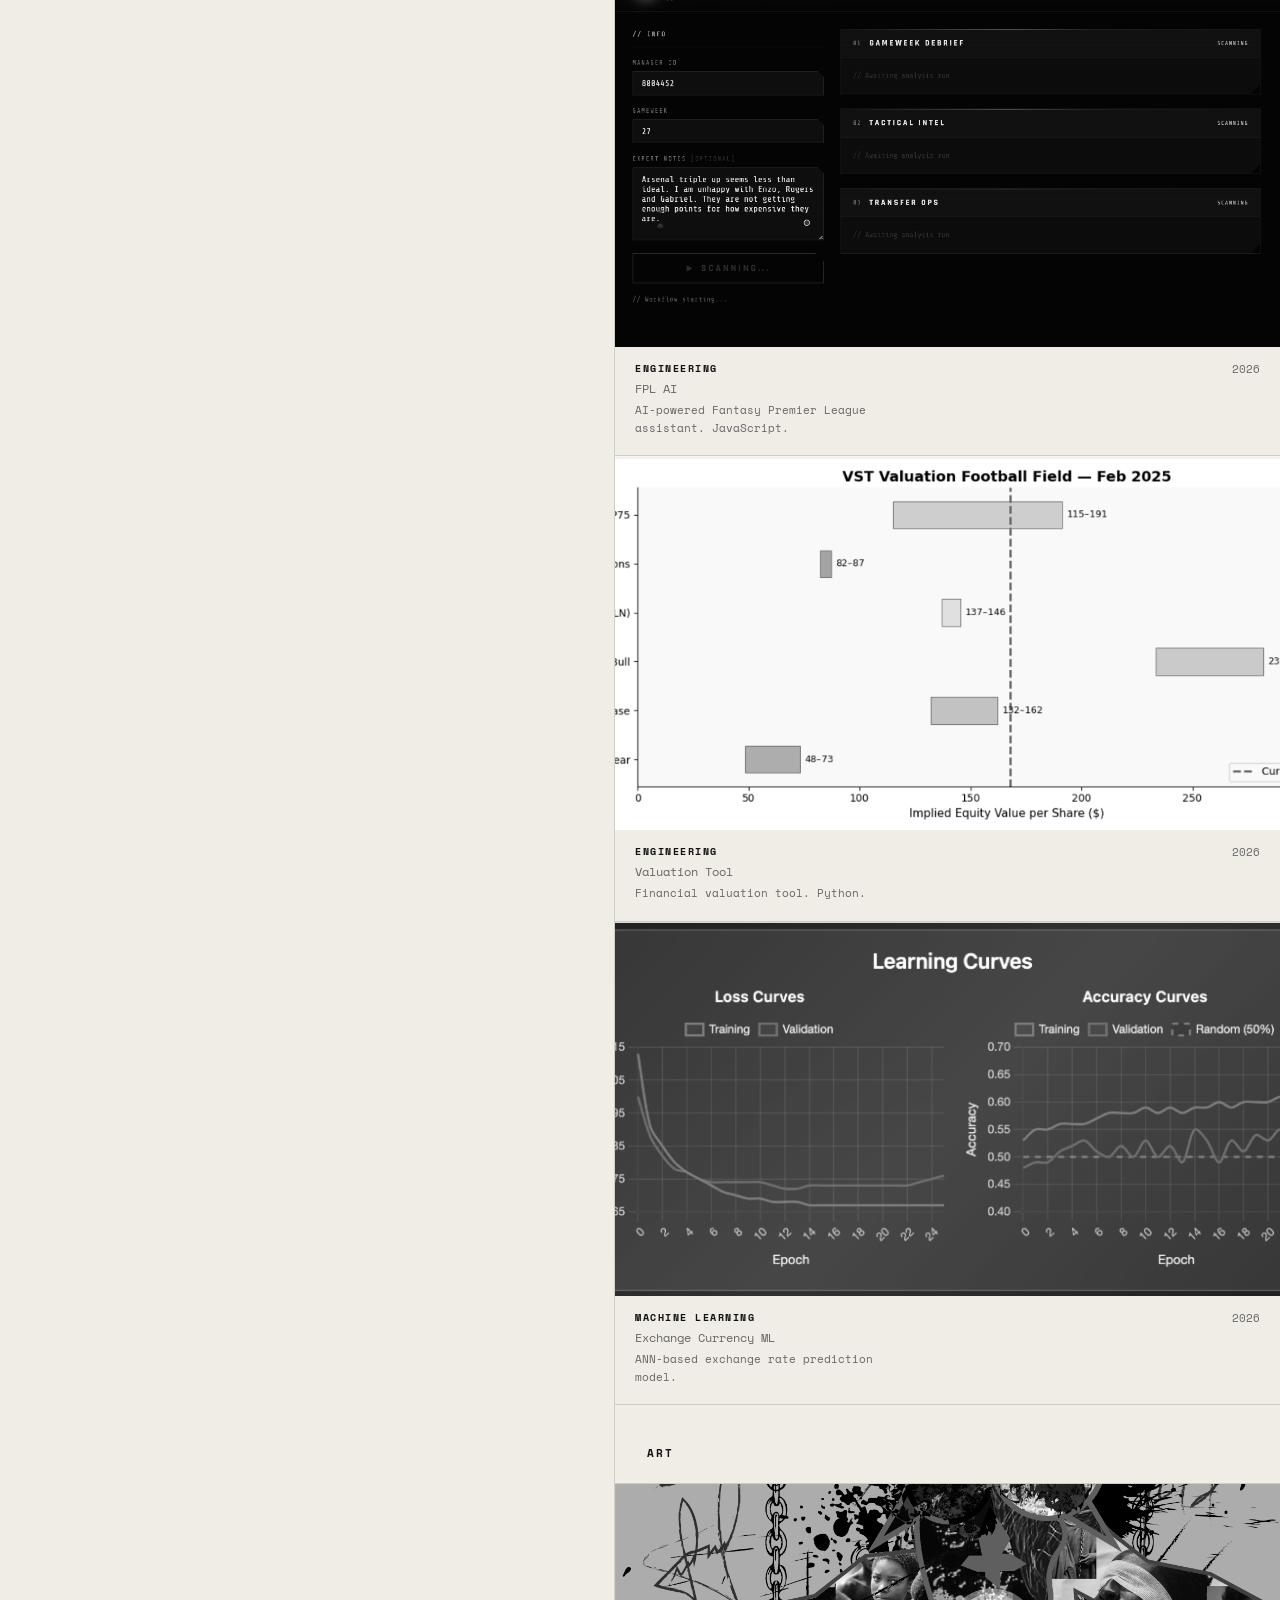
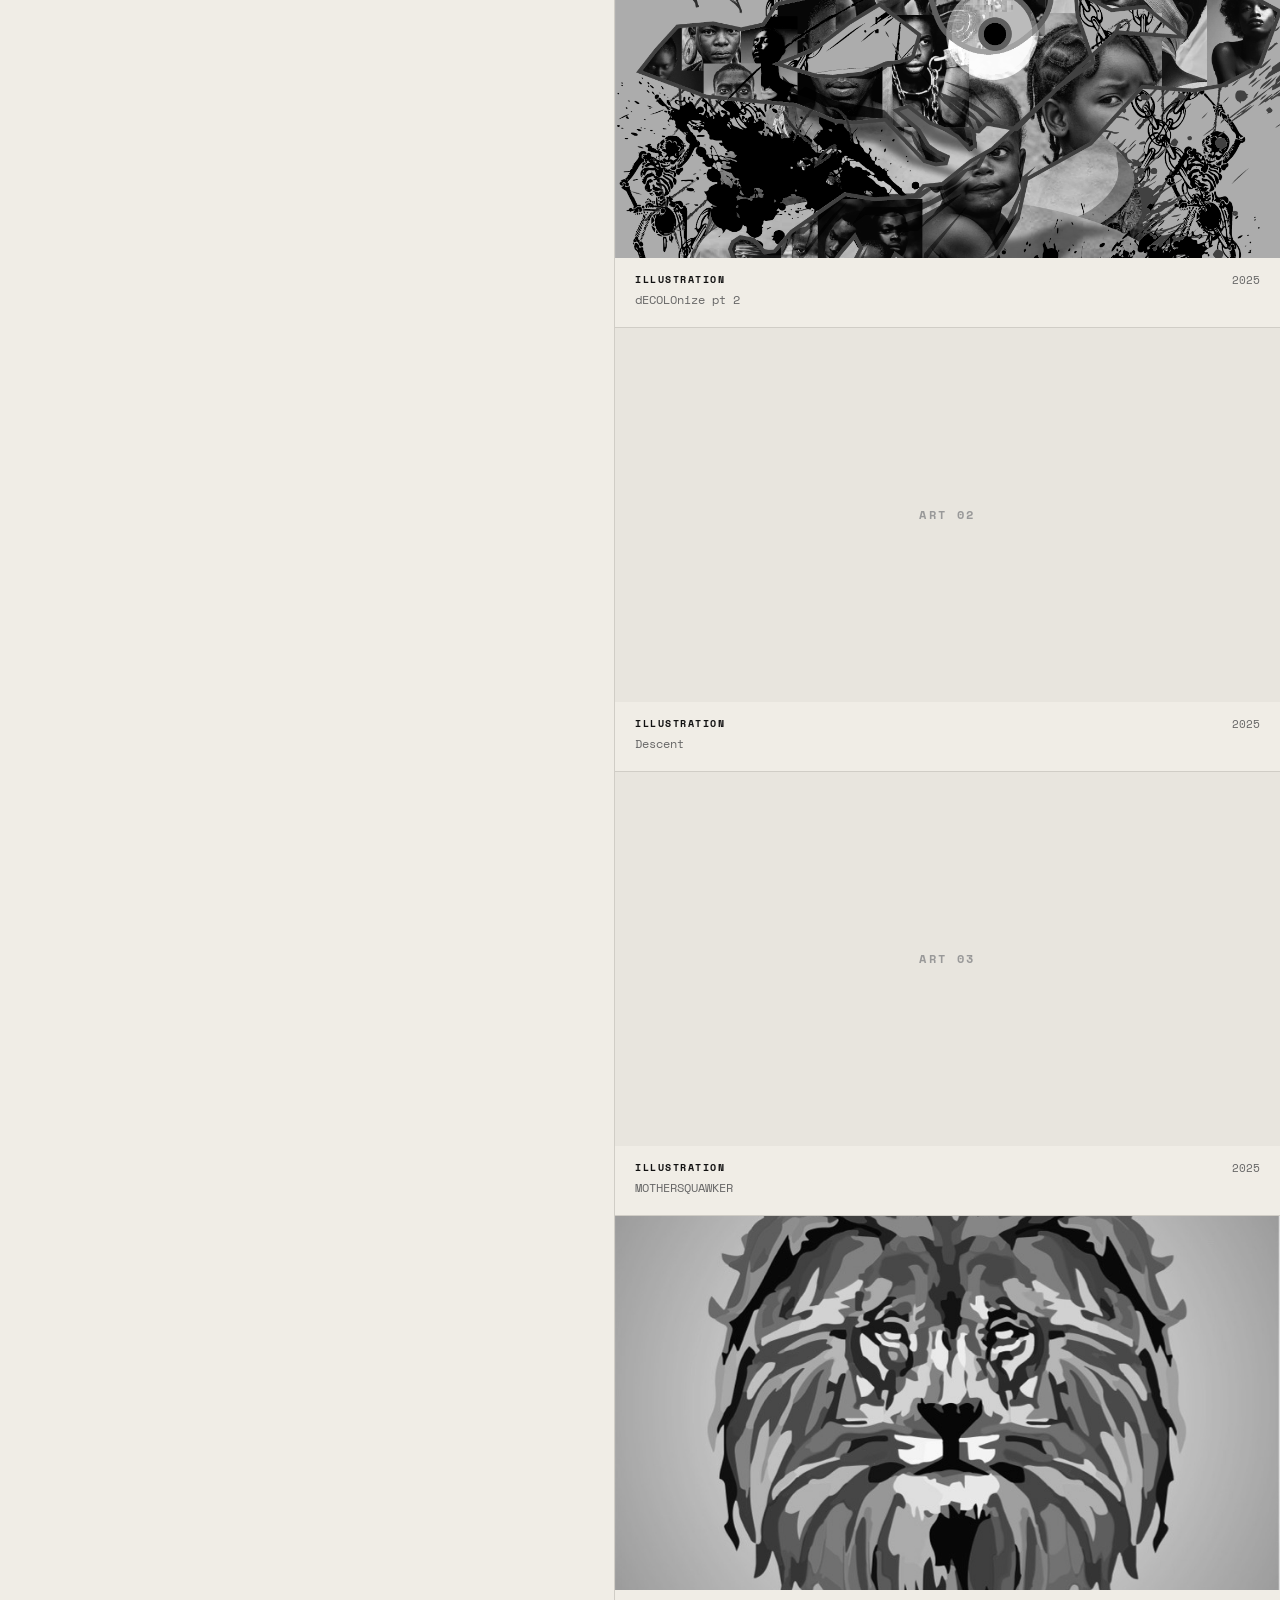
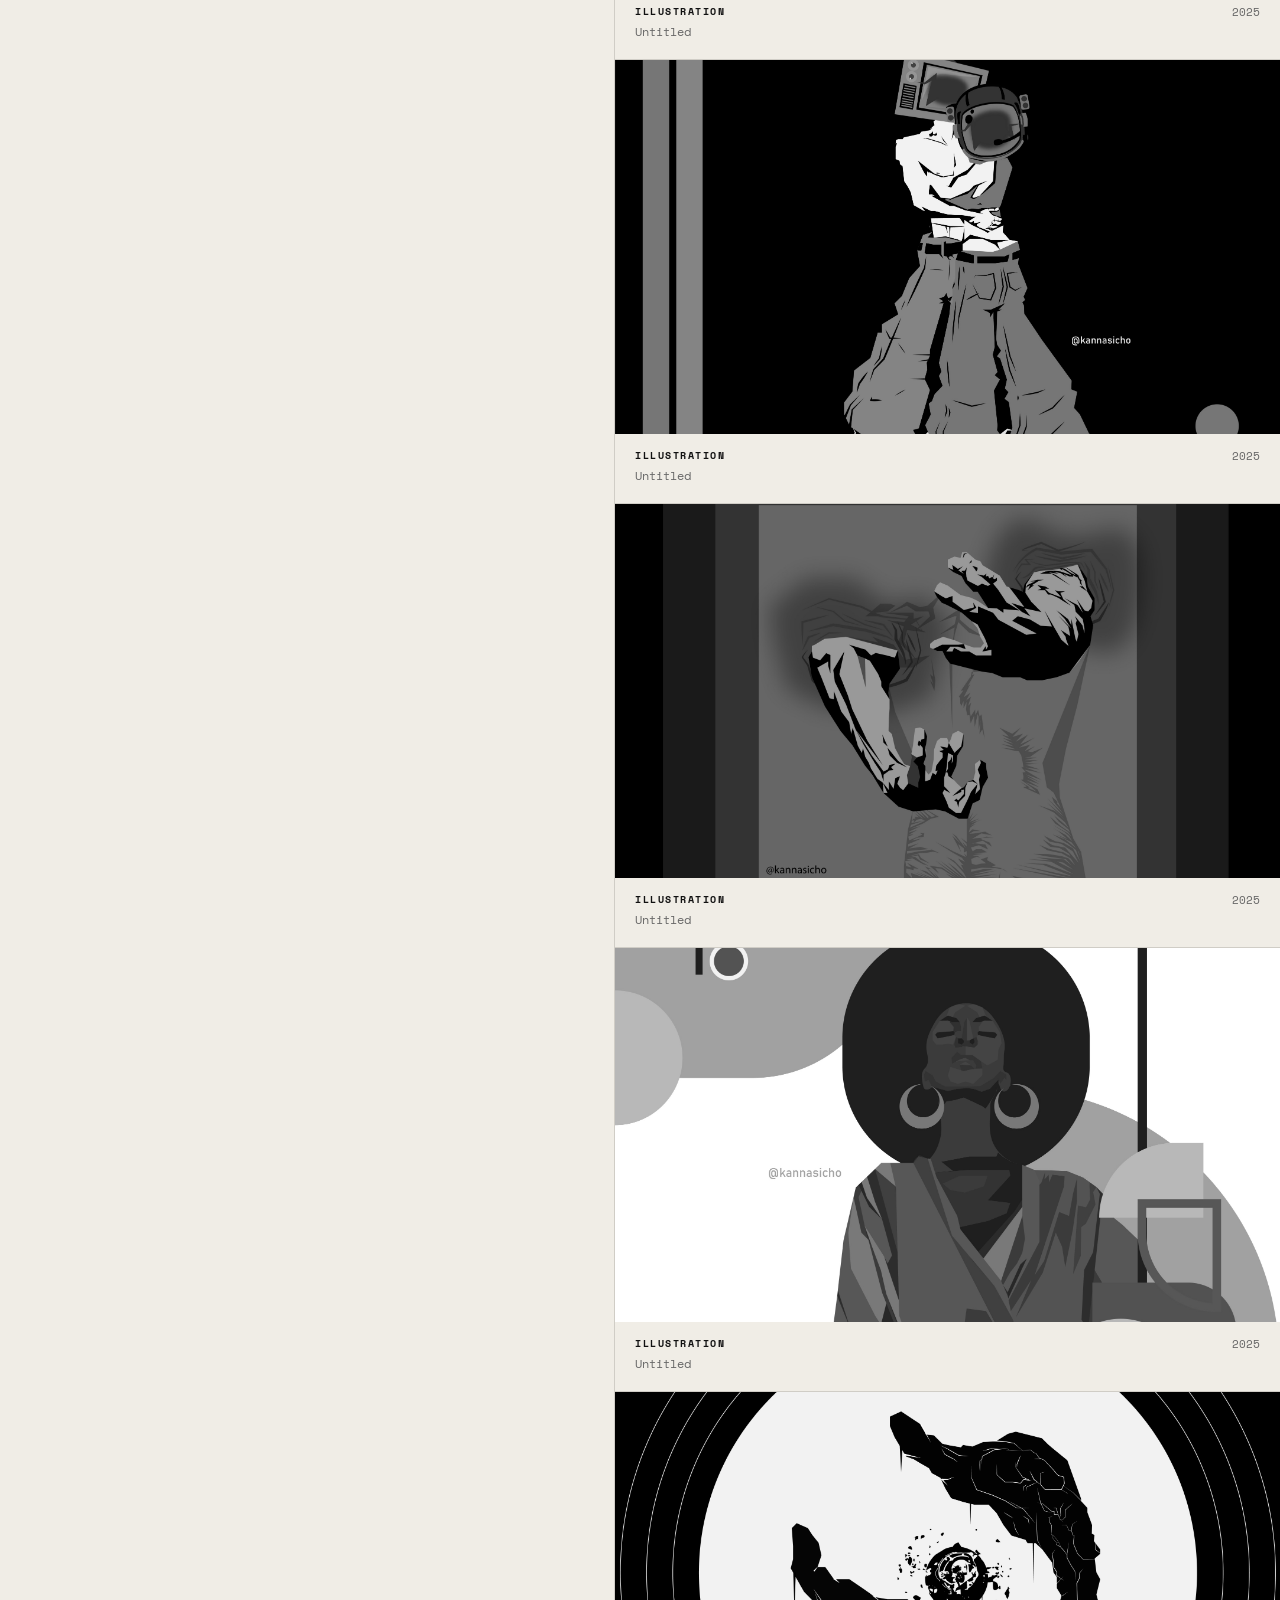
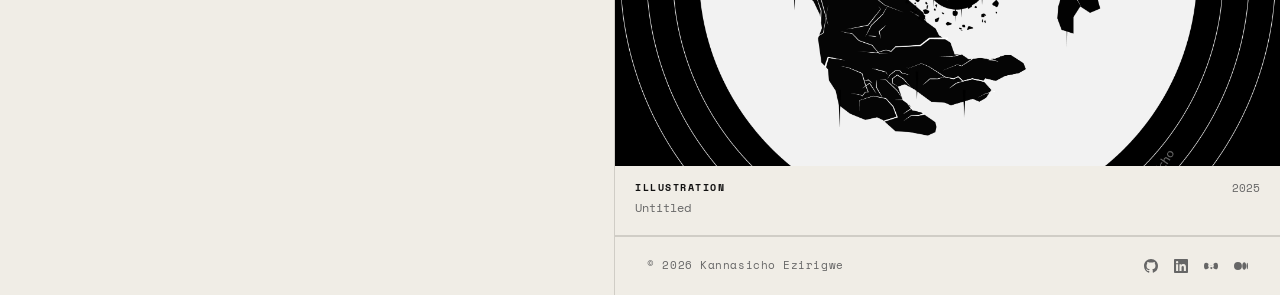
==== commit e643afff: "fixed minor bugs" ====
--- a/work.html
+++ b/work.html
@@ -27,10 +27,8 @@
     <aside class="panel-left">
       <div class="name-block">
         <h1>
-          <span>"</span>
-          <span>Kannasicho</span>
-          <span>Ezirigwe</span>
-          <span>"</span>
+          <span>&ldquo;Kannasicho</span>
+          <span>Ezirigwe&rdquo;</span>
         </h1>
       </div>
       <div class="left-deco">
@@ -151,6 +149,24 @@
             </div>
           </article>
 
+          <article class="work-card">
+            <a href="https://github.com/lilarogers4/ANN-Money-Money-Money" target="_blank">
+              <div class="card-image">
+                <img src="assets/images/projects/Exchange rate ML.png" alt="Exchange Currency ML"
+                     onerror="this.parentElement.classList.add('no-image')" />
+                <div class="placeholder-text">PROJECT 06</div>
+              </div>
+            </a>
+            <div class="card-meta">
+              <div>
+                <p class="card-category">MACHINE LEARNING</p>
+                <p class="card-title">Exchange Currency ML</p>
+                <p class="card-desc">ANN-based exchange rate prediction model.</p>
+              </div>
+              <span class="card-year">2026</span>
+            </div>
+          </article>
+
         </div>
       </section>
 
--- a/css/style.css
+++ b/css/style.css
@@ -101,7 +101,8 @@
   border-right: 1px solid var(--border);
   display: flex;
   flex-direction: column;
-  justify-content: space-between;
+  justify-content: center;
+  gap: 24px;
   padding: 48px 40px 40px;
   overflow: hidden;
 }
@@ -141,6 +142,9 @@
 
 /* Social links at the bottom of the left panel */
 .social-links {
+  position: absolute;
+  bottom: 40px;
+  left: 40px;
   display: flex;
   gap: 12px;
 }
@@ -564,7 +568,12 @@
     height: auto;
     border-right: none;
     border-bottom: 1px solid var(--border);
-    padding: 32px 24px;
+    padding: 32px 24px 60px;
+  }
+
+  .social-links {
+    position: static;
+    margin-top: 24px;
   }
 
   .panel-right {
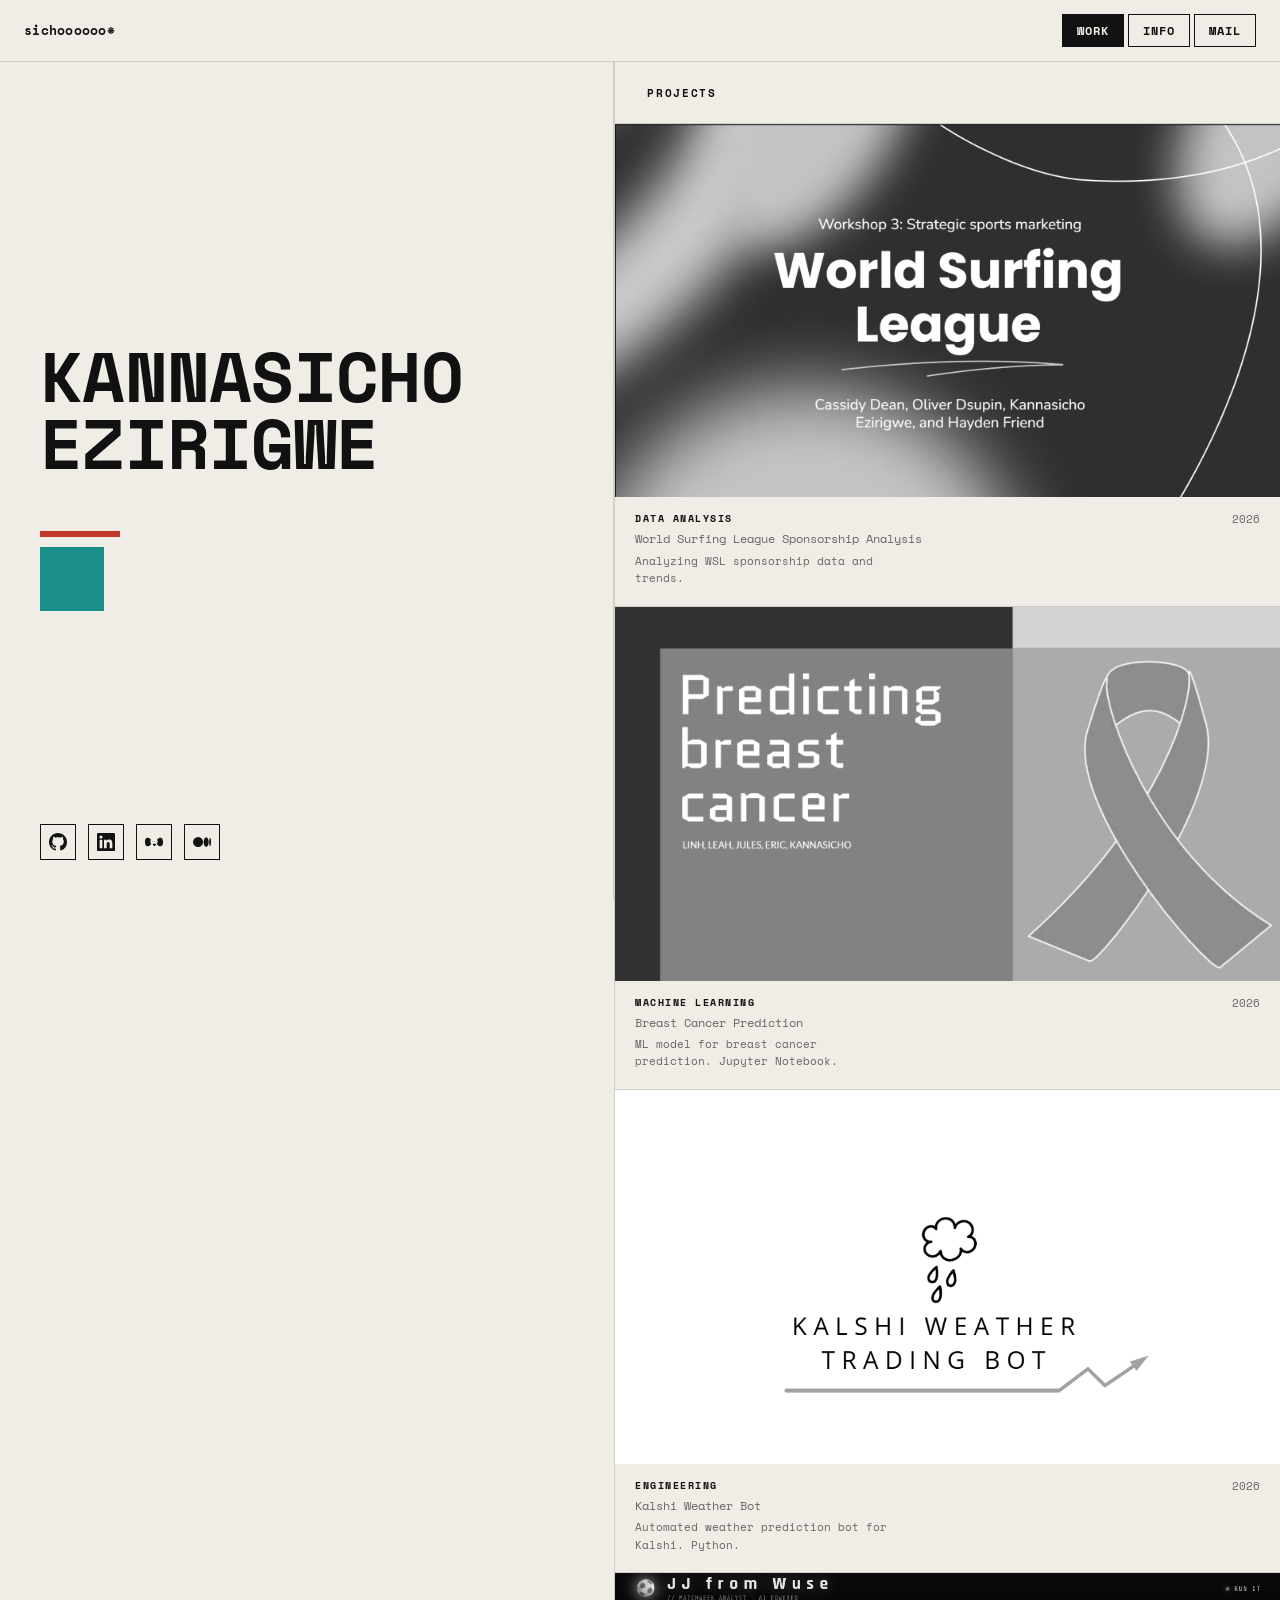
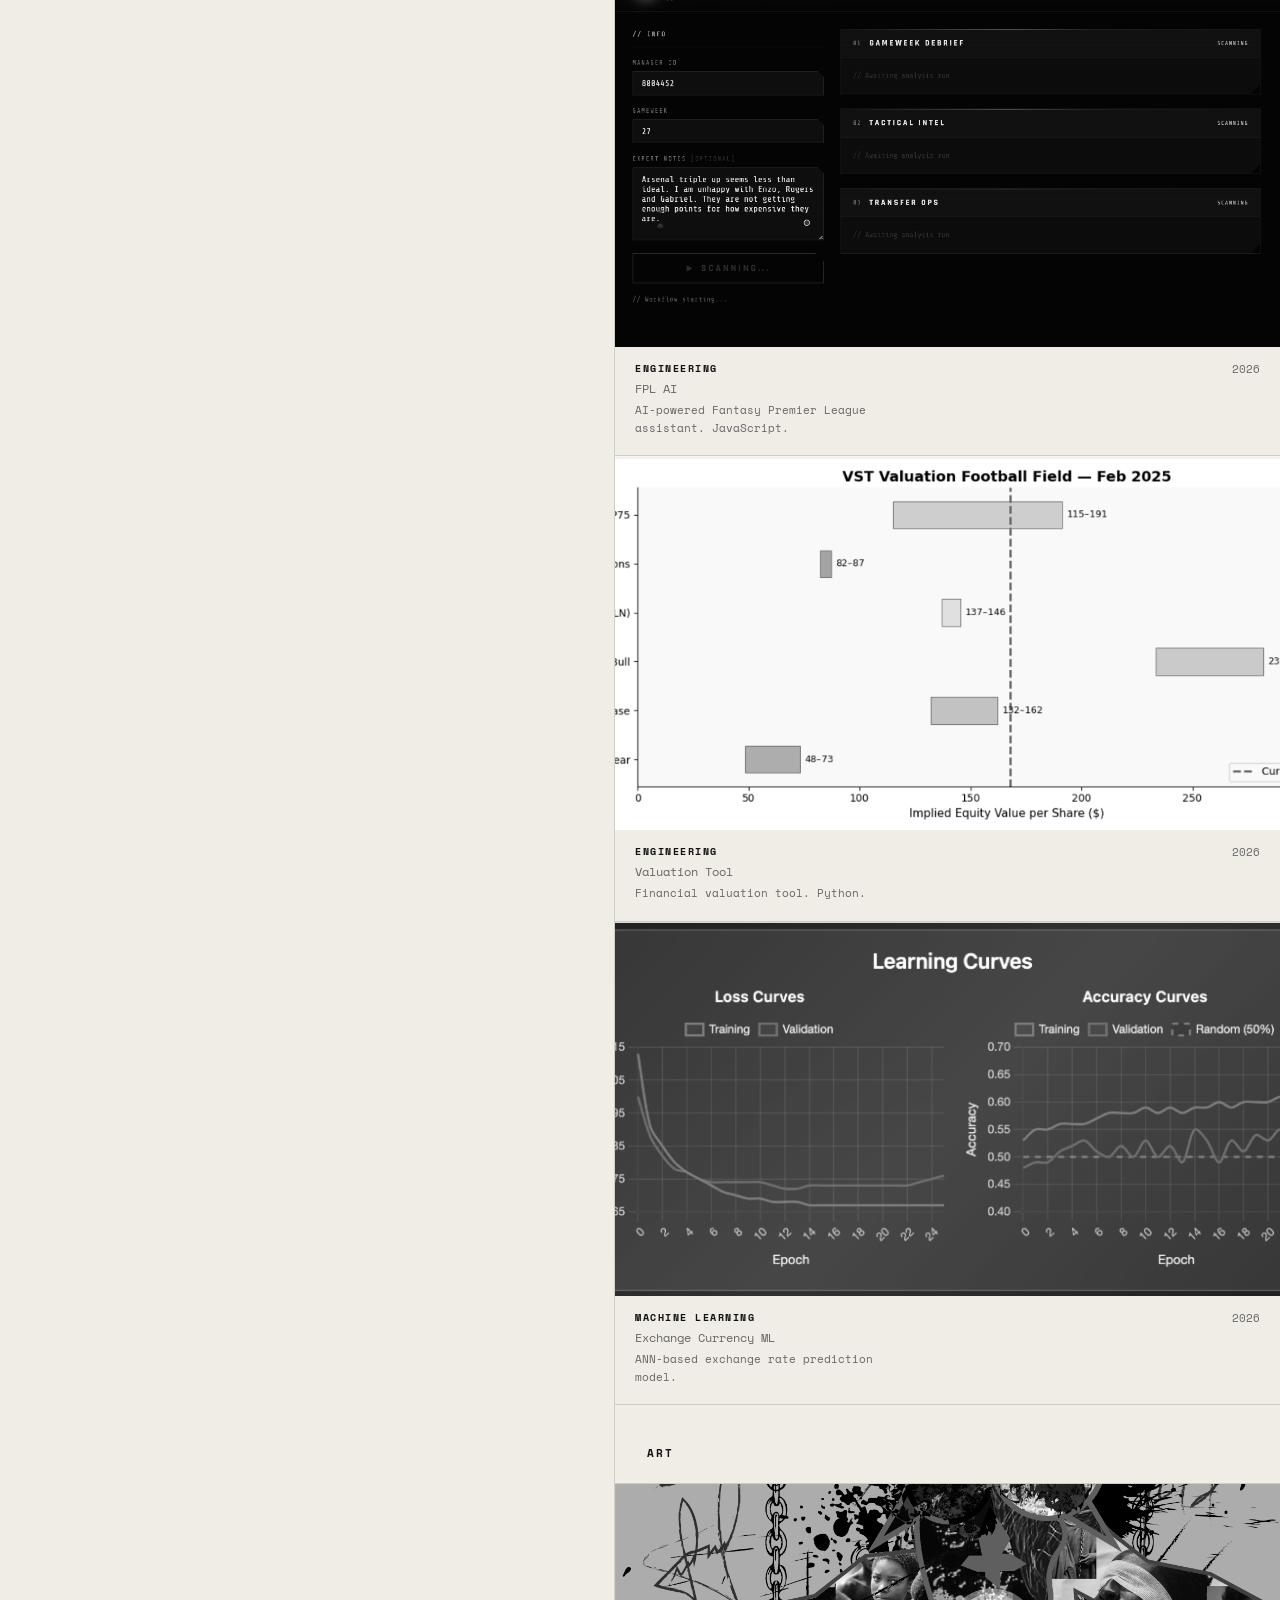
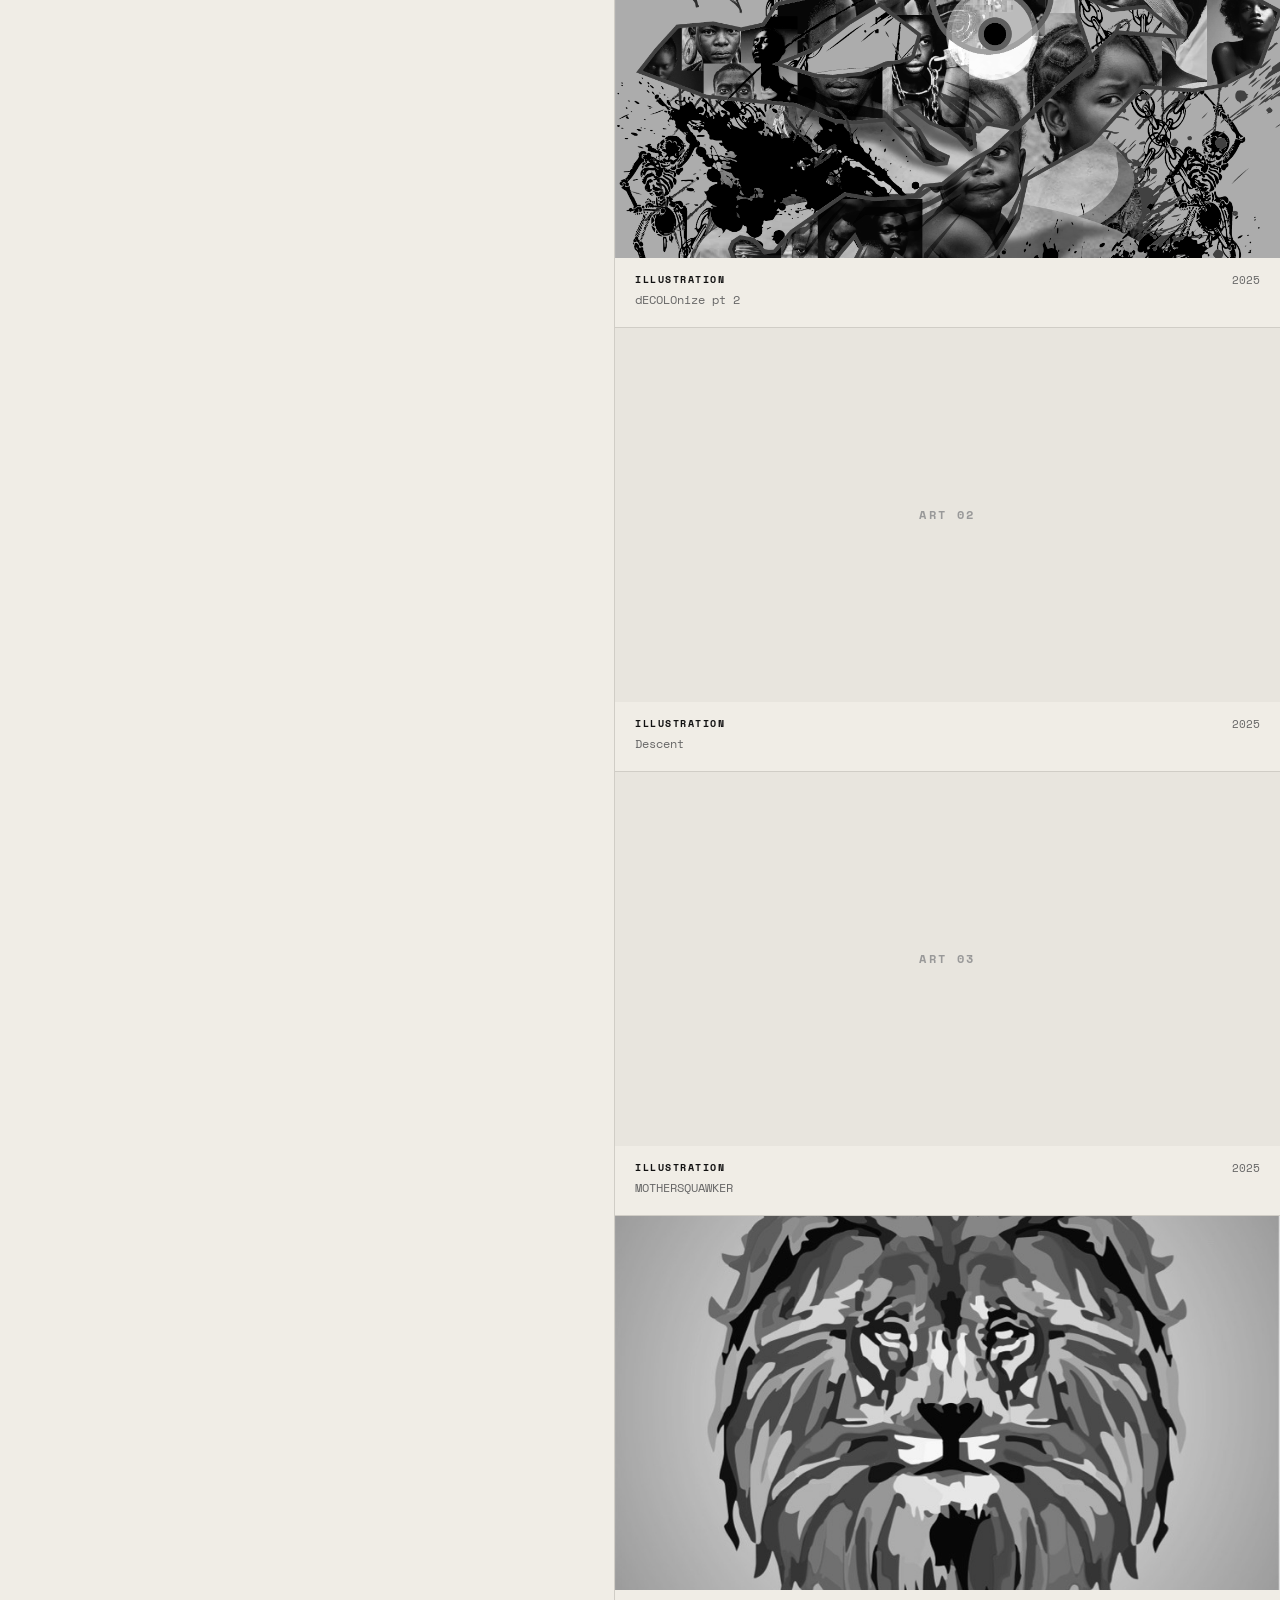
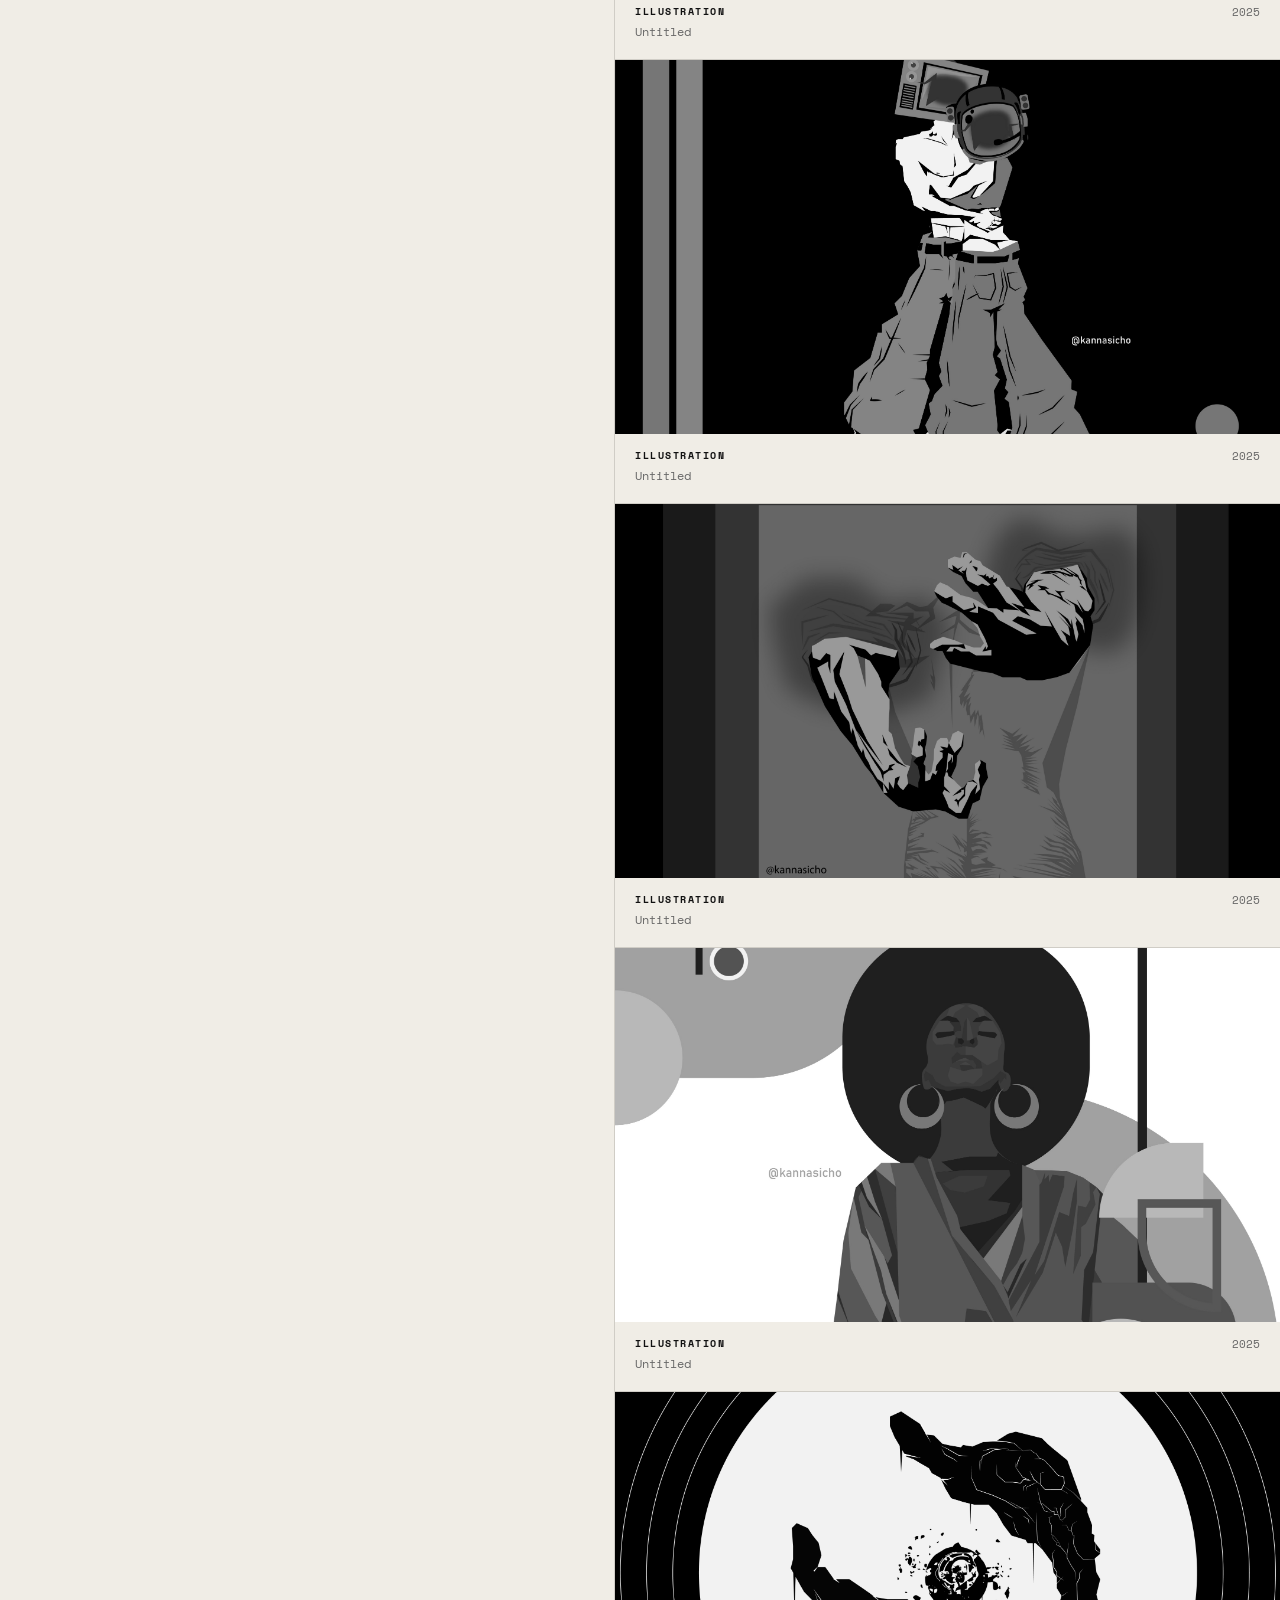
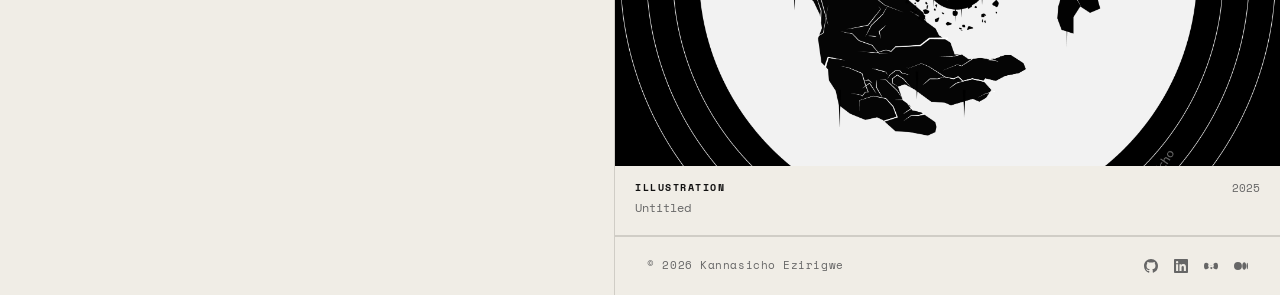
==== commit e6000f49: "removved quotes" ====
--- a/work.html
+++ b/work.html
@@ -27,8 +27,8 @@
     <aside class="panel-left">
       <div class="name-block">
         <h1>
-          <span>&ldquo;Kannasicho</span>
-          <span>Ezirigwe&rdquo;</span>
+          <span>Kannasicho</span>
+          <span>Ezirigwe</span>
         </h1>
       </div>
       <div class="left-deco">
